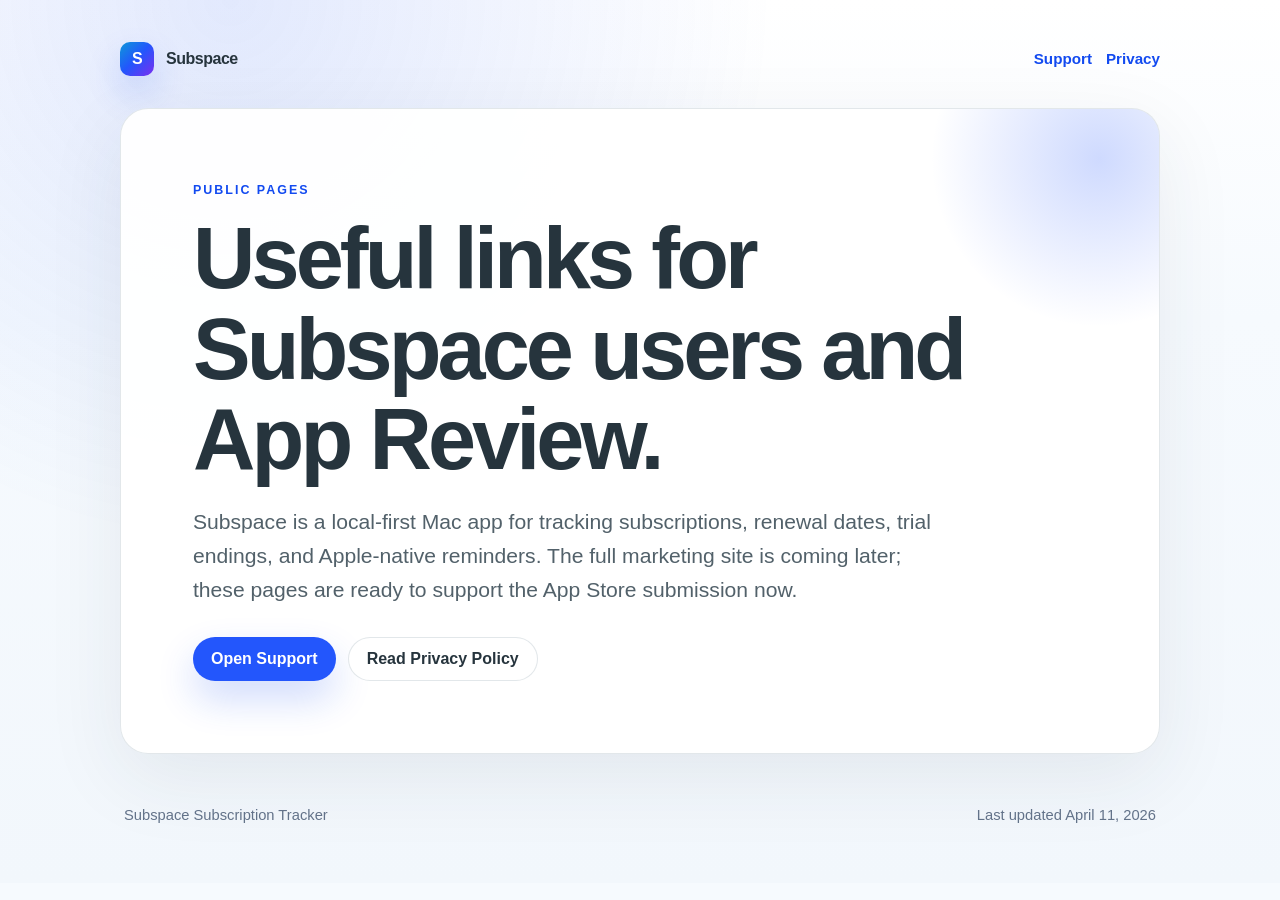
==== index.html @ a5fef714 "Publish Subspace public pages" ====
<!doctype html>
<html lang="en">
  <head>
    <meta charset="utf-8">
    <meta name="viewport" content="width=device-width, initial-scale=1">
    <title>Subspace Public Pages</title>
    <meta name="description" content="Public support and privacy pages for Subspace Subscription Tracker.">
    <link rel="stylesheet" href="./assets/styles.css">
  </head>
  <body>
    <main class="site-shell">
      <nav class="topbar" aria-label="Primary">
        <a class="brand" href="./" aria-label="Subspace home">
          <span class="brand-mark">S</span>
          <span>Subspace</span>
        </a>
        <div class="nav-links">
          <a href="./support/">Support</a>
          <a href="./privacy/">Privacy</a>
        </div>
      </nav>

      <section class="hero">
        <p class="eyebrow">Public pages</p>
        <h1>Useful links for Subspace users and App Review.</h1>
        <p class="lede">
          Subspace is a local-first Mac app for tracking subscriptions, renewal dates,
          trial endings, and Apple-native reminders. The full marketing site is coming
          later; these pages are ready to support the App Store submission now.
        </p>
        <div class="hero-actions">
          <a class="button primary" href="./support/">Open Support</a>
          <a class="button secondary" href="./privacy/">Read Privacy Policy</a>
        </div>
      </section>

      <footer class="footer">
        <span>Subspace Subscription Tracker</span>
        <span>Last updated April 11, 2026</span>
      </footer>
    </main>
  </body>
</html>
---- assets/styles.css ----
:root {
  --canvas: #f6fafe;
  --surface: rgba(255, 255, 255, 0.94);
  --surface-muted: #eef4fa;
  --ink: #26343d;
  --ink-soft: #52616a;
  --ink-muted: #64748b;
  --blue: #124af0;
  --blue-strong: #2356fc;
  --line: rgba(164, 180, 190, 0.32);
  --line-strong: rgba(38, 52, 61, 0.12);
  --warning-bg: #fff8eb;
  --warning-line: #f5d28a;
  --max-width: 1040px;
  color-scheme: light;
}

* {
  box-sizing: border-box;
}

html {
  min-height: 100%;
  background: var(--canvas);
}

body {
  min-height: 100%;
  margin: 0;
  color: var(--ink);
  font-family: ui-sans-serif, -apple-system, BlinkMacSystemFont, "SF Pro Display", "Segoe UI", sans-serif;
  line-height: 1.6;
  background:
    radial-gradient(circle at 18% 0%, rgba(18, 74, 240, 0.12), transparent 34rem),
    linear-gradient(180deg, #ffffff 0%, var(--canvas) 36%, #f2f7fc 100%);
}

a {
  color: var(--blue);
  text-decoration: none;
}

a:hover {
  text-decoration: underline;
}

.site-shell {
  width: min(var(--max-width), calc(100% - 40px));
  margin: 0 auto;
  padding: 28px 0 56px;
}

.topbar {
  display: flex;
  align-items: center;
  justify-content: space-between;
  gap: 24px;
  padding: 14px 0 32px;
}

.brand {
  display: inline-flex;
  align-items: center;
  gap: 12px;
  color: var(--ink);
  font-weight: 780;
  letter-spacing: -0.03em;
  text-decoration: none;
}

.brand-mark {
  display: grid;
  width: 34px;
  height: 34px;
  place-items: center;
  border-radius: 10px;
  color: white;
  font-size: 16px;
  font-weight: 800;
  background: linear-gradient(135deg, #0d98d9 0%, var(--blue-strong) 48%, #7b2ef0 100%);
  box-shadow: 0 16px 34px rgba(18, 74, 240, 0.18);
}

.nav-links {
  display: flex;
  flex-wrap: wrap;
  align-items: center;
  justify-content: flex-end;
  gap: 14px;
  font-size: 0.95rem;
  font-weight: 650;
}

.hero,
.panel {
  border: 1px solid var(--line);
  border-radius: 28px;
  background: var(--surface);
  box-shadow: 0 24px 80px rgba(37, 54, 68, 0.08);
}

.hero {
  position: relative;
  overflow: hidden;
  padding: clamp(34px, 7vw, 72px);
}

.hero::after {
  position: absolute;
  right: -120px;
  top: -130px;
  width: 360px;
  height: 360px;
  content: "";
  border-radius: 50%;
  background: radial-gradient(circle, rgba(35, 86, 252, 0.22), transparent 66%);
  pointer-events: none;
}

.eyebrow {
  margin: 0 0 12px;
  color: var(--blue);
  font-size: 0.78rem;
  font-weight: 800;
  letter-spacing: 0.16em;
  text-transform: uppercase;
}

h1,
h2,
h3 {
  margin: 0;
  color: var(--ink);
  letter-spacing: -0.045em;
  line-height: 1.05;
}

h1 {
  max-width: 780px;
  font-size: clamp(2.5rem, 8vw, 5.4rem);
}

h2 {
  font-size: clamp(1.7rem, 4vw, 2.7rem);
}

h3 {
  font-size: 1.15rem;
}

.lede {
  max-width: 760px;
  margin: 20px 0 0;
  color: var(--ink-soft);
  font-size: clamp(1.06rem, 2.1vw, 1.32rem);
}

.hero-actions {
  display: flex;
  flex-wrap: wrap;
  gap: 12px;
  margin-top: 30px;
}

.button {
  display: inline-flex;
  align-items: center;
  justify-content: center;
  min-height: 44px;
  padding: 0 18px;
  border-radius: 999px;
  font-weight: 760;
  text-decoration: none;
}

.button.primary {
  color: #fff;
  background: var(--blue-strong);
  box-shadow: 0 18px 38px rgba(18, 74, 240, 0.20);
}

.button.secondary {
  color: var(--ink);
  border: 1px solid var(--line);
  background: #fff;
}

.section-grid {
  display: grid;
  grid-template-columns: minmax(0, 0.85fr) minmax(0, 1.15fr);
  gap: 22px;
  margin-top: 26px;
}

.panel {
  padding: clamp(24px, 4vw, 36px);
}

.panel + .panel,
.section-grid + .panel,
.panel + .section-grid {
  margin-top: 22px;
}

.kicker {
  margin: 0 0 10px;
  color: var(--ink-muted);
  font-size: 0.75rem;
  font-weight: 800;
  letter-spacing: 0.14em;
  text-transform: uppercase;
}

.body-copy {
  margin: 14px 0 0;
  color: var(--ink-soft);
}

.plain-list {
  display: grid;
  gap: 12px;
  margin: 18px 0 0;
  padding: 0;
  list-style: none;
}

.plain-list li {
  padding: 14px 16px;
  border: 1px solid var(--line);
  border-radius: 18px;
  background: rgba(255, 255, 255, 0.72);
}

.detail-list {
  display: grid;
  gap: 16px;
  margin: 18px 0 0;
}

.detail-list div {
  padding-top: 16px;
  border-top: 1px solid var(--line-strong);
}

.detail-list dt {
  color: var(--ink);
  font-weight: 780;
}

.detail-list dd {
  margin: 4px 0 0;
  color: var(--ink-soft);
}

.notice {
  margin-top: 22px;
  padding: 18px 20px;
  border: 1px solid var(--warning-line);
  border-radius: 20px;
  color: #6f4a00;
  background: var(--warning-bg);
}

.meta-row {
  display: flex;
  flex-wrap: wrap;
  gap: 12px;
  margin-top: 22px;
  color: var(--ink-muted);
  font-size: 0.95rem;
}

.footer {
  display: flex;
  flex-wrap: wrap;
  align-items: center;
  justify-content: space-between;
  gap: 14px;
  margin-top: 28px;
  padding: 22px 4px 0;
  color: var(--ink-muted);
  font-size: 0.92rem;
}

.footer-links {
  display: flex;
  flex-wrap: wrap;
  gap: 14px;
}

@media (max-width: 760px) {
  .site-shell {
    width: min(100% - 28px, var(--max-width));
    padding-top: 18px;
  }

  .topbar,
  .section-grid {
    display: grid;
    grid-template-columns: 1fr;
  }

  .nav-links {
    justify-content: flex-start;
  }

  .hero,
  .panel {
    border-radius: 22px;
  }
}
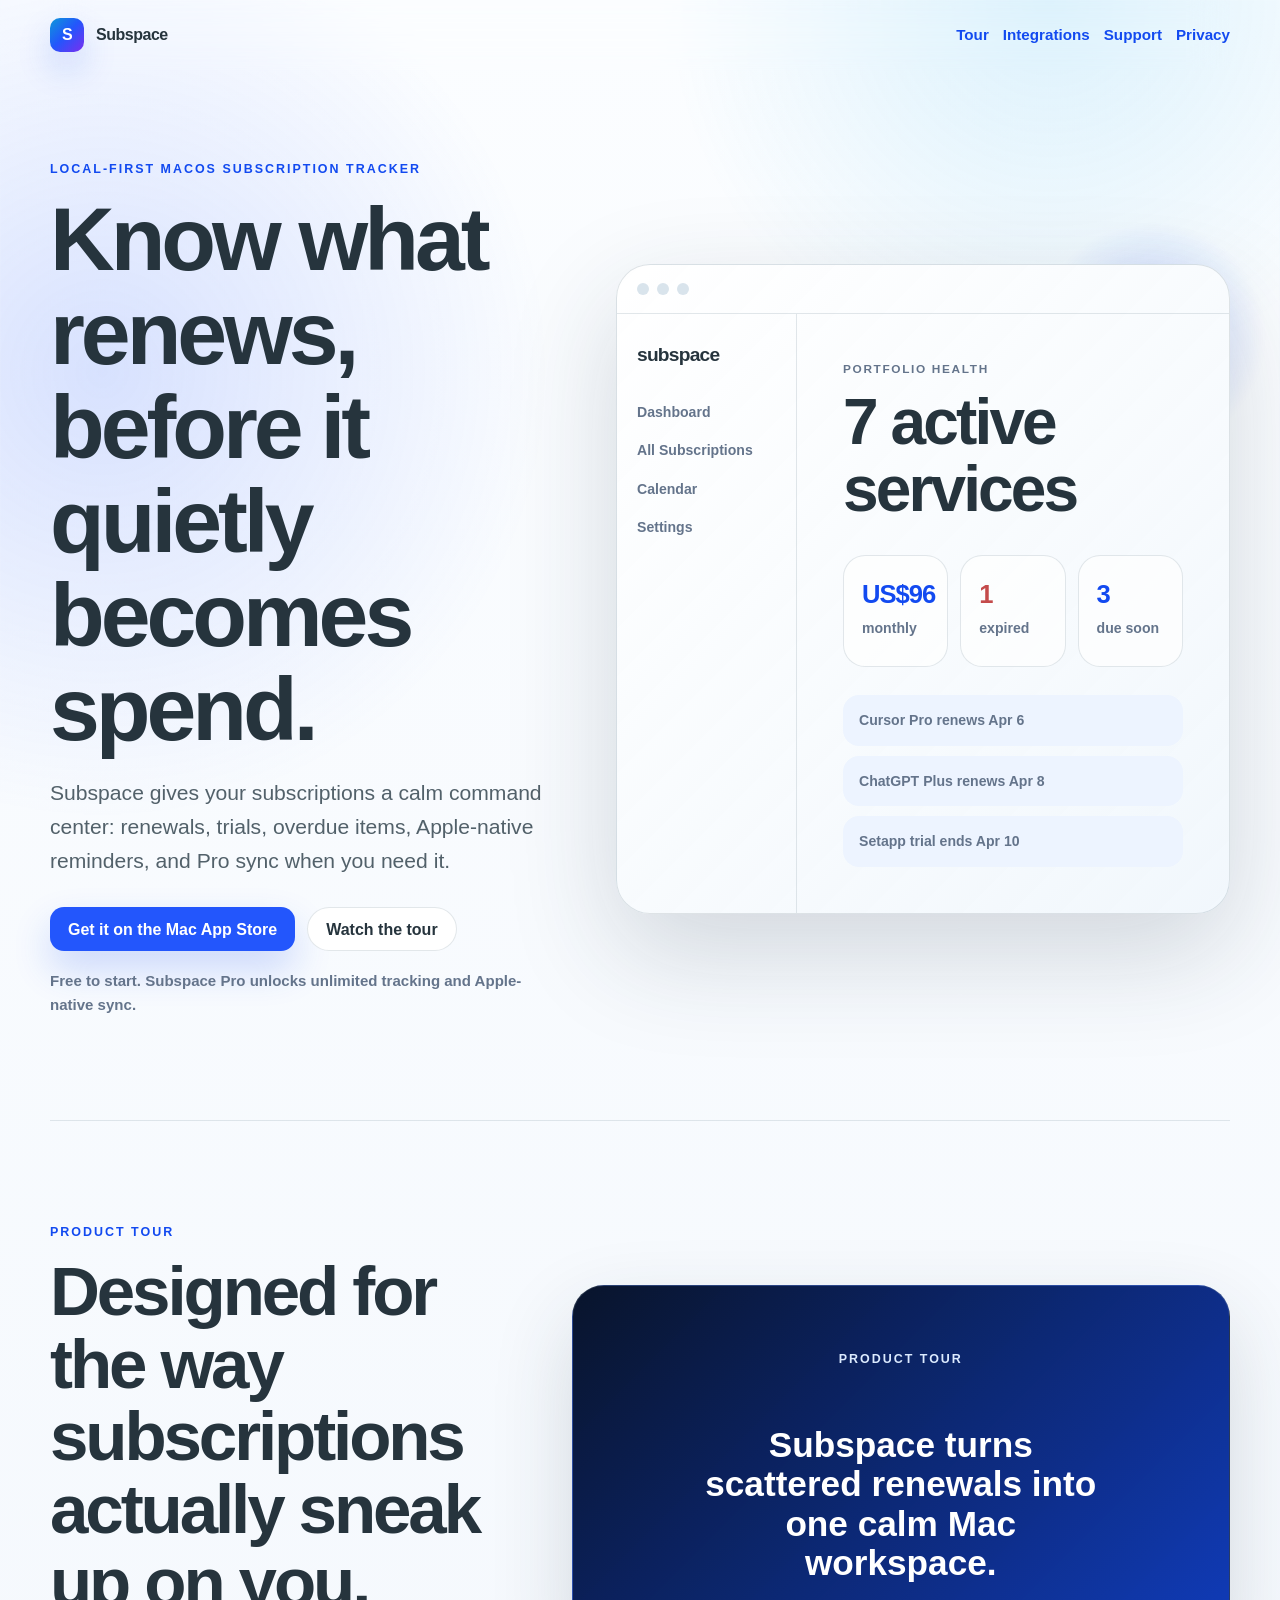
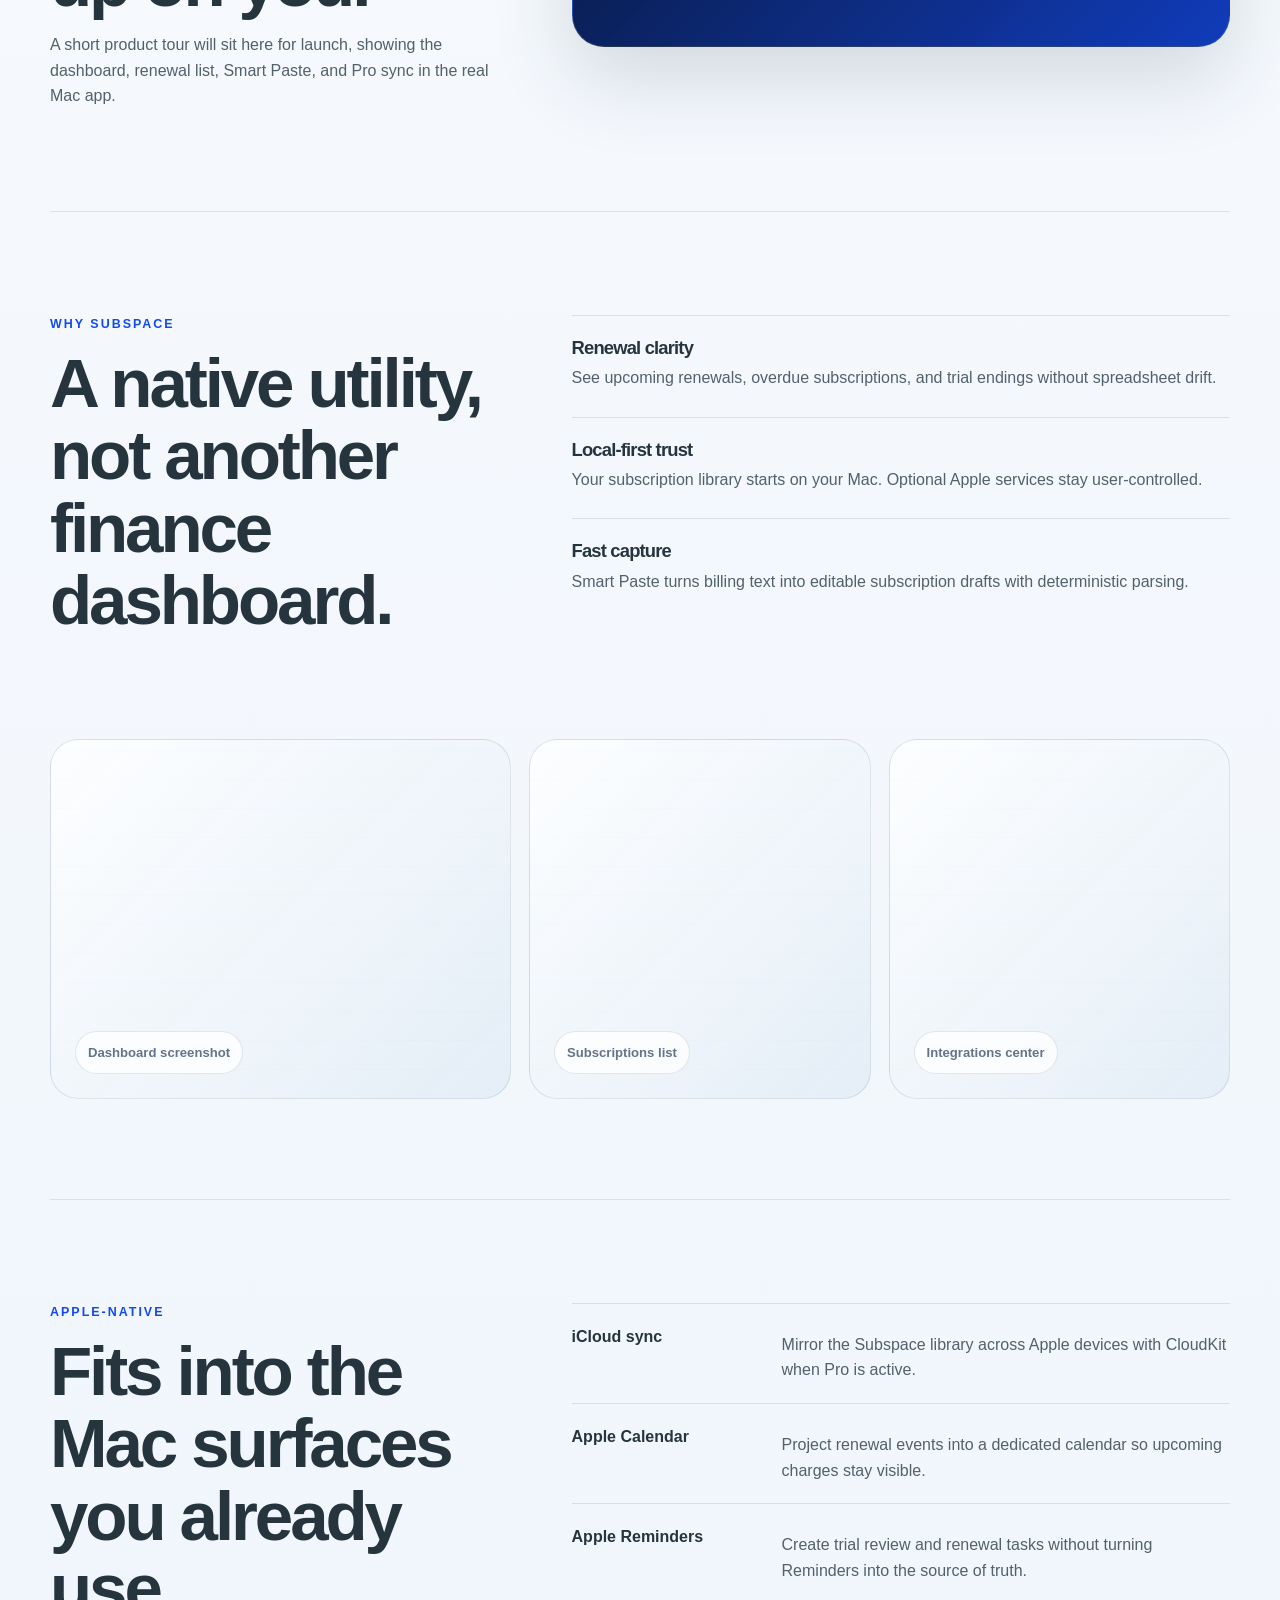
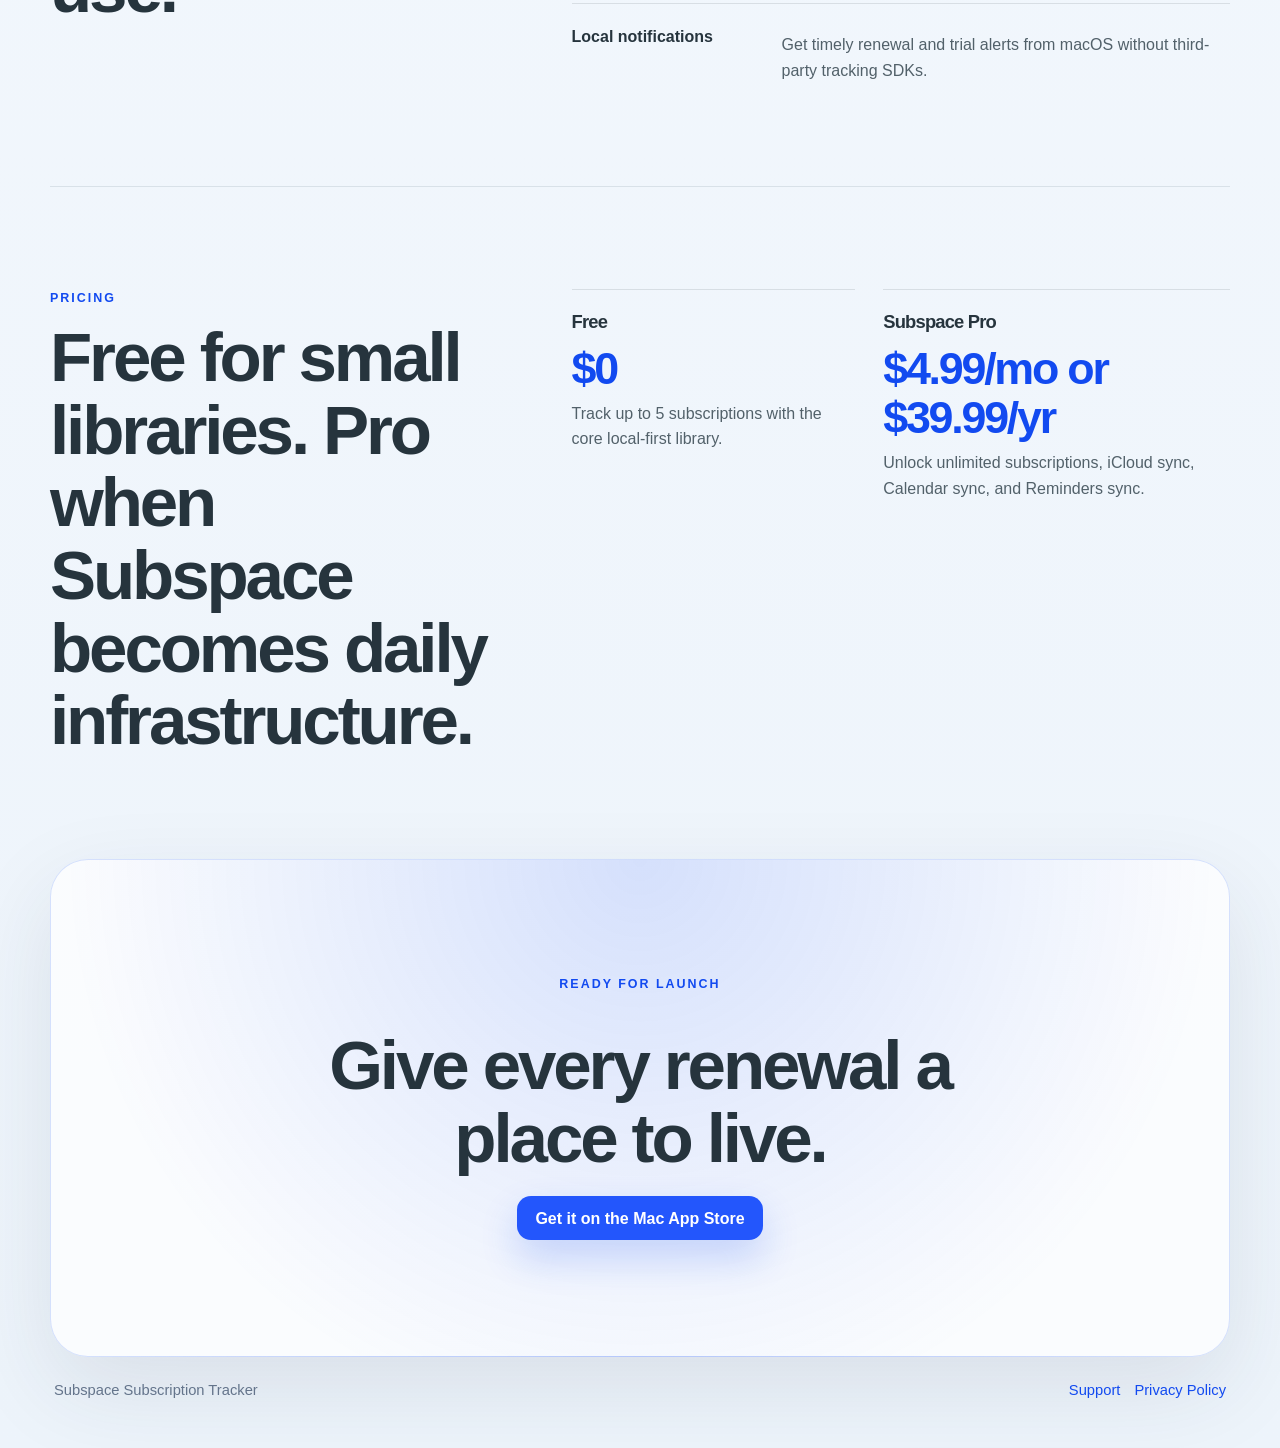
==== commit e9ad86b8: "Deploy Subspace landing page" ====
--- a/index.html
+++ b/index.html
@@ -3,41 +3,197 @@
   <head>
     <meta charset="utf-8">
     <meta name="viewport" content="width=device-width, initial-scale=1">
-    <title>Subspace Public Pages</title>
-    <meta name="description" content="Public support and privacy pages for Subspace Subscription Tracker.">
+    <title>Subspace - Subscription intelligence for your Mac</title>
+    <meta
+      name="description"
+      content="Subspace is a local-first macOS app for tracking subscriptions, renewals, trials, and Apple-native reminders."
+    >
     <link rel="stylesheet" href="./assets/styles.css">
   </head>
-  <body>
-    <main class="site-shell">
-      <nav class="topbar" aria-label="Primary">
-        <a class="brand" href="./" aria-label="Subspace home">
-          <span class="brand-mark">S</span>
-          <span>Subspace</span>
-        </a>
-        <div class="nav-links">
-          <a href="./support/">Support</a>
-          <a href="./privacy/">Privacy</a>
+  <body class="landing-page">
+    <header class="landing-nav" aria-label="Primary">
+      <a class="brand" href="./" aria-label="Subspace home">
+        <span class="brand-mark">S</span>
+        <span>Subspace</span>
+      </a>
+      <nav class="nav-links" aria-label="Site">
+        <a href="#tour">Tour</a>
+        <a href="#integrations">Integrations</a>
+        <a href="./support/">Support</a>
+        <a href="./privacy/">Privacy</a>
+      </nav>
+    </header>
+
+    <main>
+      <section class="landing-hero" aria-labelledby="hero-title">
+        <div class="hero-copy">
+          <p class="eyebrow">Local-first macOS subscription tracker</p>
+          <h1 id="hero-title">Know what renews, before it quietly becomes spend.</h1>
+          <p class="lede">
+            Subspace gives your subscriptions a calm command center: renewals, trials,
+            overdue items, Apple-native reminders, and Pro sync when you need it.
+          </p>
+          <div class="hero-actions">
+            <a class="button primary store-button" href="https://apps.apple.com/app/id6762020336">
+              Get it on the Mac App Store
+            </a>
+            <a class="button secondary" href="#tour">Watch the tour</a>
+          </div>
+          <p class="hero-note">Free to start. Subspace Pro unlocks unlimited tracking and Apple-native sync.</p>
         </div>
-      </nav>
 
-      <section class="hero">
-        <p class="eyebrow">Public pages</p>
-        <h1>Useful links for Subspace users and App Review.</h1>
-        <p class="lede">
-          Subspace is a local-first Mac app for tracking subscriptions, renewal dates,
-          trial endings, and Apple-native reminders. The full marketing site is coming
-          later; these pages are ready to support the App Store submission now.
-        </p>
-        <div class="hero-actions">
-          <a class="button primary" href="./support/">Open Support</a>
-          <a class="button secondary" href="./privacy/">Read Privacy Policy</a>
+        <div class="hero-visual" aria-label="Subspace product preview">
+          <div class="mac-frame">
+            <div class="mac-toolbar">
+              <span></span>
+              <span></span>
+              <span></span>
+            </div>
+            <div class="app-preview-grid">
+              <aside class="preview-sidebar">
+                <strong>subspace</strong>
+                <span>Dashboard</span>
+                <span>All Subscriptions</span>
+                <span>Calendar</span>
+                <span>Settings</span>
+              </aside>
+              <section class="preview-dashboard">
+                <p class="preview-kicker">Portfolio health</p>
+                <h2>7 active services</h2>
+                <div class="preview-metrics">
+                  <div>
+                    <strong>US$96</strong>
+                    <span>monthly</span>
+                  </div>
+                  <div class="warning">
+                    <strong>1</strong>
+                    <span>expired</span>
+                  </div>
+                  <div>
+                    <strong>3</strong>
+                    <span>due soon</span>
+                  </div>
+                </div>
+                <div class="preview-list">
+                  <span>Cursor Pro renews Apr 6</span>
+                  <span>ChatGPT Plus renews Apr 8</span>
+                  <span>Setapp trial ends Apr 10</span>
+                </div>
+              </section>
+            </div>
+          </div>
         </div>
       </section>
 
-      <footer class="footer">
-        <span>Subspace Subscription Tracker</span>
-        <span>Last updated April 11, 2026</span>
-      </footer>
+      <section class="landing-section media-section" id="tour" aria-labelledby="tour-title">
+        <div>
+          <p class="eyebrow">Product tour</p>
+          <h2 id="tour-title">Designed for the way subscriptions actually sneak up on you.</h2>
+          <p class="body-copy">
+            A short product tour will sit here for launch, showing the dashboard,
+            renewal list, Smart Paste, and Pro sync in the real Mac app.
+          </p>
+        </div>
+        <div class="video-slot">
+          <div class="video-placeholder">
+            <span>Product tour</span>
+            <strong>Subspace turns scattered renewals into one calm Mac workspace.</strong>
+          </div>
+        </div>
+      </section>
+
+      <section class="landing-section split-section" aria-labelledby="promise-title">
+        <div>
+          <p class="eyebrow">Why Subspace</p>
+          <h2 id="promise-title">A native utility, not another finance dashboard.</h2>
+        </div>
+        <div class="promise-list">
+          <article>
+            <h3>Renewal clarity</h3>
+            <p>See upcoming renewals, overdue subscriptions, and trial endings without spreadsheet drift.</p>
+          </article>
+          <article>
+            <h3>Local-first trust</h3>
+            <p>Your subscription library starts on your Mac. Optional Apple services stay user-controlled.</p>
+          </article>
+          <article>
+            <h3>Fast capture</h3>
+            <p>Smart Paste turns billing text into editable subscription drafts with deterministic parsing.</p>
+          </article>
+        </div>
+      </section>
+
+      <section class="screenshot-strip" aria-label="Subspace screenshots">
+        <div class="screenshot-tile large">
+          <span>Dashboard screenshot</span>
+        </div>
+        <div class="screenshot-tile">
+          <span>Subscriptions list</span>
+        </div>
+        <div class="screenshot-tile">
+          <span>Integrations center</span>
+        </div>
+      </section>
+
+      <section class="landing-section integrations-section" id="integrations" aria-labelledby="integrations-title">
+        <div>
+          <p class="eyebrow">Apple-native</p>
+          <h2 id="integrations-title">Fits into the Mac surfaces you already use.</h2>
+        </div>
+        <dl class="integration-list">
+          <div>
+            <dt>iCloud sync</dt>
+            <dd>Mirror the Subspace library across Apple devices with CloudKit when Pro is active.</dd>
+          </div>
+          <div>
+            <dt>Apple Calendar</dt>
+            <dd>Project renewal events into a dedicated calendar so upcoming charges stay visible.</dd>
+          </div>
+          <div>
+            <dt>Apple Reminders</dt>
+            <dd>Create trial review and renewal tasks without turning Reminders into the source of truth.</dd>
+          </div>
+          <div>
+            <dt>Local notifications</dt>
+            <dd>Get timely renewal and trial alerts from macOS without third-party tracking SDKs.</dd>
+          </div>
+        </dl>
+      </section>
+
+      <section class="landing-section pricing-section" aria-labelledby="pricing-title">
+        <div>
+          <p class="eyebrow">Pricing</p>
+          <h2 id="pricing-title">Free for small libraries. Pro when Subspace becomes daily infrastructure.</h2>
+        </div>
+        <div class="pricing-grid">
+          <article>
+            <h3>Free</h3>
+            <strong>$0</strong>
+            <p>Track up to 5 subscriptions with the core local-first library.</p>
+          </article>
+          <article class="pro-plan">
+            <h3>Subspace Pro</h3>
+            <strong>$4.99/mo or $39.99/yr</strong>
+            <p>Unlock unlimited subscriptions, iCloud sync, Calendar sync, and Reminders sync.</p>
+          </article>
+        </div>
+      </section>
+
+      <section class="final-cta" aria-labelledby="final-title">
+        <p class="eyebrow">Ready for launch</p>
+        <h2 id="final-title">Give every renewal a place to live.</h2>
+        <a class="button primary store-button" href="https://apps.apple.com/app/id6762020336">
+          Get it on the Mac App Store
+        </a>
+      </section>
     </main>
+
+    <footer class="footer landing-footer">
+      <span>Subspace Subscription Tracker</span>
+      <div class="footer-links">
+        <a href="./support/">Support</a>
+        <a href="./privacy/">Privacy Policy</a>
+      </div>
+    </footer>
   </body>
 </html>
--- a/assets/styles.css
+++ b/assets/styles.css
@@ -309,3 +309,446 @@
     border-radius: 22px;
   }
 }
+
+body.landing-page {
+  overflow-x: hidden;
+  background:
+    radial-gradient(circle at 8% 8%, rgba(35, 86, 252, 0.16), transparent 28rem),
+    radial-gradient(circle at 82% 0%, rgba(14, 165, 233, 0.13), transparent 24rem),
+    linear-gradient(180deg, #fbfdff 0%, #f4f8fd 44%, #edf4fb 100%);
+}
+
+.landing-page main,
+.landing-footer {
+  width: min(1180px, calc(100% - 48px));
+  margin: 0 auto;
+}
+
+.landing-nav {
+  position: sticky;
+  top: 0;
+  z-index: 20;
+  display: flex;
+  align-items: center;
+  justify-content: space-between;
+  gap: 24px;
+  width: min(1180px, calc(100% - 48px));
+  margin: 0 auto;
+  padding: 18px 0;
+  backdrop-filter: blur(18px);
+}
+
+.landing-hero {
+  display: grid;
+  min-height: calc(100svh - 76px);
+  grid-template-columns: minmax(0, 0.9fr) minmax(420px, 1.1fr);
+  align-items: center;
+  gap: clamp(28px, 5vw, 72px);
+  padding: clamp(42px, 7vw, 92px) 0 clamp(52px, 8vw, 108px);
+}
+
+.hero-copy {
+  max-width: 600px;
+  animation: rise-in 700ms ease both;
+}
+
+.landing-hero h1 {
+  max-width: 620px;
+  font-size: clamp(3.1rem, 7vw, 6.6rem);
+}
+
+.hero-note {
+  max-width: 520px;
+  margin: 18px 0 0;
+  color: var(--ink-muted);
+  font-size: 0.94rem;
+  font-weight: 650;
+}
+
+.store-button {
+  border-radius: 14px;
+}
+
+.hero-visual {
+  position: relative;
+  animation: float-in 800ms 120ms ease both;
+}
+
+.hero-visual::before {
+  position: absolute;
+  inset: -48px -42px auto auto;
+  width: 240px;
+  height: 240px;
+  content: "";
+  border-radius: 999px;
+  background: radial-gradient(circle, rgba(35, 86, 252, 0.24), transparent 68%);
+  filter: blur(4px);
+}
+
+.mac-frame {
+  position: relative;
+  overflow: hidden;
+  min-height: 520px;
+  border: 1px solid rgba(128, 148, 160, 0.26);
+  border-radius: 34px;
+  background:
+    linear-gradient(135deg, rgba(255, 255, 255, 0.94), rgba(239, 246, 252, 0.84)),
+    var(--surface);
+  box-shadow: 0 38px 110px rgba(36, 52, 65, 0.18);
+}
+
+.mac-toolbar {
+  display: flex;
+  gap: 8px;
+  padding: 18px 20px;
+  border-bottom: 1px solid var(--line);
+}
+
+.mac-toolbar span {
+  width: 12px;
+  height: 12px;
+  border-radius: 999px;
+  background: #d9e4ec;
+}
+
+.app-preview-grid {
+  display: grid;
+  min-height: 466px;
+  grid-template-columns: 180px 1fr;
+}
+
+.preview-sidebar {
+  display: grid;
+  align-content: start;
+  gap: 16px;
+  padding: 26px 20px;
+  border-right: 1px solid var(--line);
+  color: var(--ink-muted);
+  font-size: 0.88rem;
+  font-weight: 760;
+}
+
+.preview-sidebar strong {
+  margin-bottom: 14px;
+  color: var(--ink);
+  font-size: 1.2rem;
+  letter-spacing: -0.04em;
+}
+
+.preview-dashboard {
+  padding: clamp(26px, 4vw, 46px);
+}
+
+.preview-kicker {
+  margin: 0 0 10px;
+  color: var(--ink-muted);
+  font-size: 0.74rem;
+  font-weight: 840;
+  letter-spacing: 0.14em;
+  text-transform: uppercase;
+}
+
+.preview-dashboard h2 {
+  font-size: clamp(2.4rem, 5vw, 4rem);
+}
+
+.preview-metrics {
+  display: grid;
+  grid-template-columns: repeat(3, minmax(0, 1fr));
+  gap: 12px;
+  margin-top: 32px;
+}
+
+.preview-metrics div {
+  min-height: 112px;
+  padding: 18px;
+  border: 1px solid var(--line);
+  border-radius: 22px;
+  background: rgba(255, 255, 255, 0.72);
+}
+
+.preview-metrics strong {
+  display: block;
+  color: var(--blue);
+  font-size: 1.6rem;
+  letter-spacing: -0.04em;
+}
+
+.preview-metrics span,
+.preview-list span {
+  color: var(--ink-muted);
+  font-size: 0.88rem;
+  font-weight: 700;
+}
+
+.preview-metrics .warning strong {
+  color: #c44b4b;
+}
+
+.preview-list {
+  display: grid;
+  gap: 10px;
+  margin-top: 28px;
+}
+
+.preview-list span {
+  padding: 14px 16px;
+  border-radius: 16px;
+  background: #edf4ff;
+}
+
+.landing-section {
+  display: grid;
+  grid-template-columns: minmax(0, 0.82fr) minmax(0, 1.18fr);
+  gap: clamp(28px, 5vw, 72px);
+  align-items: start;
+  padding: clamp(58px, 8vw, 106px) 0;
+  border-top: 1px solid var(--line);
+}
+
+.landing-section h2,
+.final-cta h2 {
+  max-width: 780px;
+  font-size: clamp(2.2rem, 5.4vw, 4.8rem);
+}
+
+.media-section {
+  align-items: center;
+}
+
+.video-slot {
+  overflow: hidden;
+  min-height: 360px;
+  border: 1px solid rgba(128, 148, 160, 0.26);
+  border-radius: 32px;
+  background:
+    linear-gradient(135deg, rgba(8, 19, 42, 0.84), rgba(18, 74, 240, 0.72)),
+    #0b1630;
+  box-shadow: 0 32px 82px rgba(36, 52, 65, 0.16);
+}
+
+.video-placeholder {
+  display: grid;
+  min-height: 360px;
+  place-items: center;
+  padding: 36px;
+  color: #dbeafe;
+  text-align: center;
+}
+
+.video-placeholder span {
+  font-size: 0.78rem;
+  font-weight: 840;
+  letter-spacing: 0.16em;
+  text-transform: uppercase;
+}
+
+.video-placeholder strong {
+  display: block;
+  max-width: 420px;
+  color: white;
+  font-size: clamp(1.45rem, 3vw, 2.2rem);
+  line-height: 1.12;
+}
+
+.split-section {
+  align-items: start;
+}
+
+.promise-list {
+  display: grid;
+  gap: 26px;
+}
+
+.promise-list article,
+.pricing-grid article {
+  padding-top: 22px;
+  border-top: 1px solid var(--line-strong);
+}
+
+.promise-list p,
+.pricing-grid p,
+.integration-list dd {
+  margin: 8px 0 0;
+  color: var(--ink-soft);
+}
+
+.screenshot-strip {
+  display: grid;
+  grid-template-columns: 1.35fr 1fr 1fr;
+  gap: 18px;
+  padding: 0 0 clamp(58px, 8vw, 100px);
+}
+
+.screenshot-tile {
+  display: grid;
+  min-height: 270px;
+  place-items: end start;
+  padding: 24px;
+  overflow: hidden;
+  border: 1px solid rgba(128, 148, 160, 0.24);
+  border-radius: 28px;
+  background:
+    linear-gradient(135deg, rgba(255, 255, 255, 0.82), rgba(224, 235, 245, 0.8)),
+    repeating-linear-gradient(0deg, transparent 0 28px, rgba(18, 74, 240, 0.06) 28px 29px);
+}
+
+.screenshot-tile.large {
+  min-height: 360px;
+}
+
+.screenshot-tile span {
+  padding: 10px 12px;
+  border: 1px solid var(--line);
+  border-radius: 999px;
+  color: var(--ink-muted);
+  background: rgba(255, 255, 255, 0.76);
+  font-size: 0.82rem;
+  font-weight: 760;
+}
+
+.integration-list {
+  display: grid;
+  gap: 20px;
+  margin: 0;
+}
+
+.integration-list div {
+  display: grid;
+  grid-template-columns: 190px 1fr;
+  gap: 20px;
+  padding-top: 20px;
+  border-top: 1px solid var(--line-strong);
+}
+
+.integration-list dt {
+  color: var(--ink);
+  font-weight: 820;
+}
+
+.pricing-grid {
+  display: grid;
+  grid-template-columns: 0.9fr 1.1fr;
+  gap: 28px;
+}
+
+.pricing-grid strong {
+  display: block;
+  margin-top: 12px;
+  color: var(--blue);
+  font-size: clamp(1.8rem, 4vw, 2.8rem);
+  line-height: 1.1;
+  letter-spacing: -0.05em;
+}
+
+.pro-plan {
+  border-color: rgba(18, 74, 240, 0.32);
+}
+
+.final-cta {
+  display: grid;
+  justify-items: center;
+  gap: 22px;
+  padding: clamp(62px, 9vw, 118px) 24px;
+  border: 1px solid rgba(18, 74, 240, 0.16);
+  border-radius: 38px;
+  text-align: center;
+  background:
+    radial-gradient(circle at 50% 0%, rgba(18, 74, 240, 0.16), transparent 36rem),
+    rgba(255, 255, 255, 0.72);
+  box-shadow: 0 32px 90px rgba(36, 52, 65, 0.10);
+}
+
+.final-cta h2 {
+  margin: 0 auto;
+}
+
+.landing-footer {
+  padding-bottom: 46px;
+}
+
+@keyframes rise-in {
+  from {
+    opacity: 0;
+    transform: translateY(18px);
+  }
+
+  to {
+    opacity: 1;
+    transform: translateY(0);
+  }
+}
+
+@keyframes float-in {
+  from {
+    opacity: 0;
+    transform: translateY(22px) scale(0.98);
+  }
+
+  to {
+    opacity: 1;
+    transform: translateY(0) scale(1);
+  }
+}
+
+@media (prefers-reduced-motion: reduce) {
+  .hero-copy,
+  .hero-visual {
+    animation: none;
+  }
+}
+
+@media (max-width: 960px) {
+  .landing-hero,
+  .landing-section,
+  .pricing-grid {
+    grid-template-columns: 1fr;
+  }
+
+  .landing-hero {
+    min-height: auto;
+  }
+
+  .hero-copy {
+    max-width: 720px;
+  }
+
+  .screenshot-strip {
+    grid-template-columns: 1fr;
+  }
+}
+
+@media (max-width: 760px) {
+  .landing-page main,
+  .landing-footer,
+  .landing-nav {
+    width: min(100% - 28px, 1180px);
+  }
+
+  .landing-nav {
+    display: grid;
+    grid-template-columns: 1fr;
+  }
+
+  .landing-hero {
+    padding-top: 30px;
+  }
+
+  .mac-frame {
+    min-height: auto;
+    border-radius: 24px;
+  }
+
+  .app-preview-grid {
+    grid-template-columns: 1fr;
+  }
+
+  .preview-sidebar {
+    display: none;
+  }
+
+  .preview-metrics,
+  .integration-list div {
+    grid-template-columns: 1fr;
+  }
+}
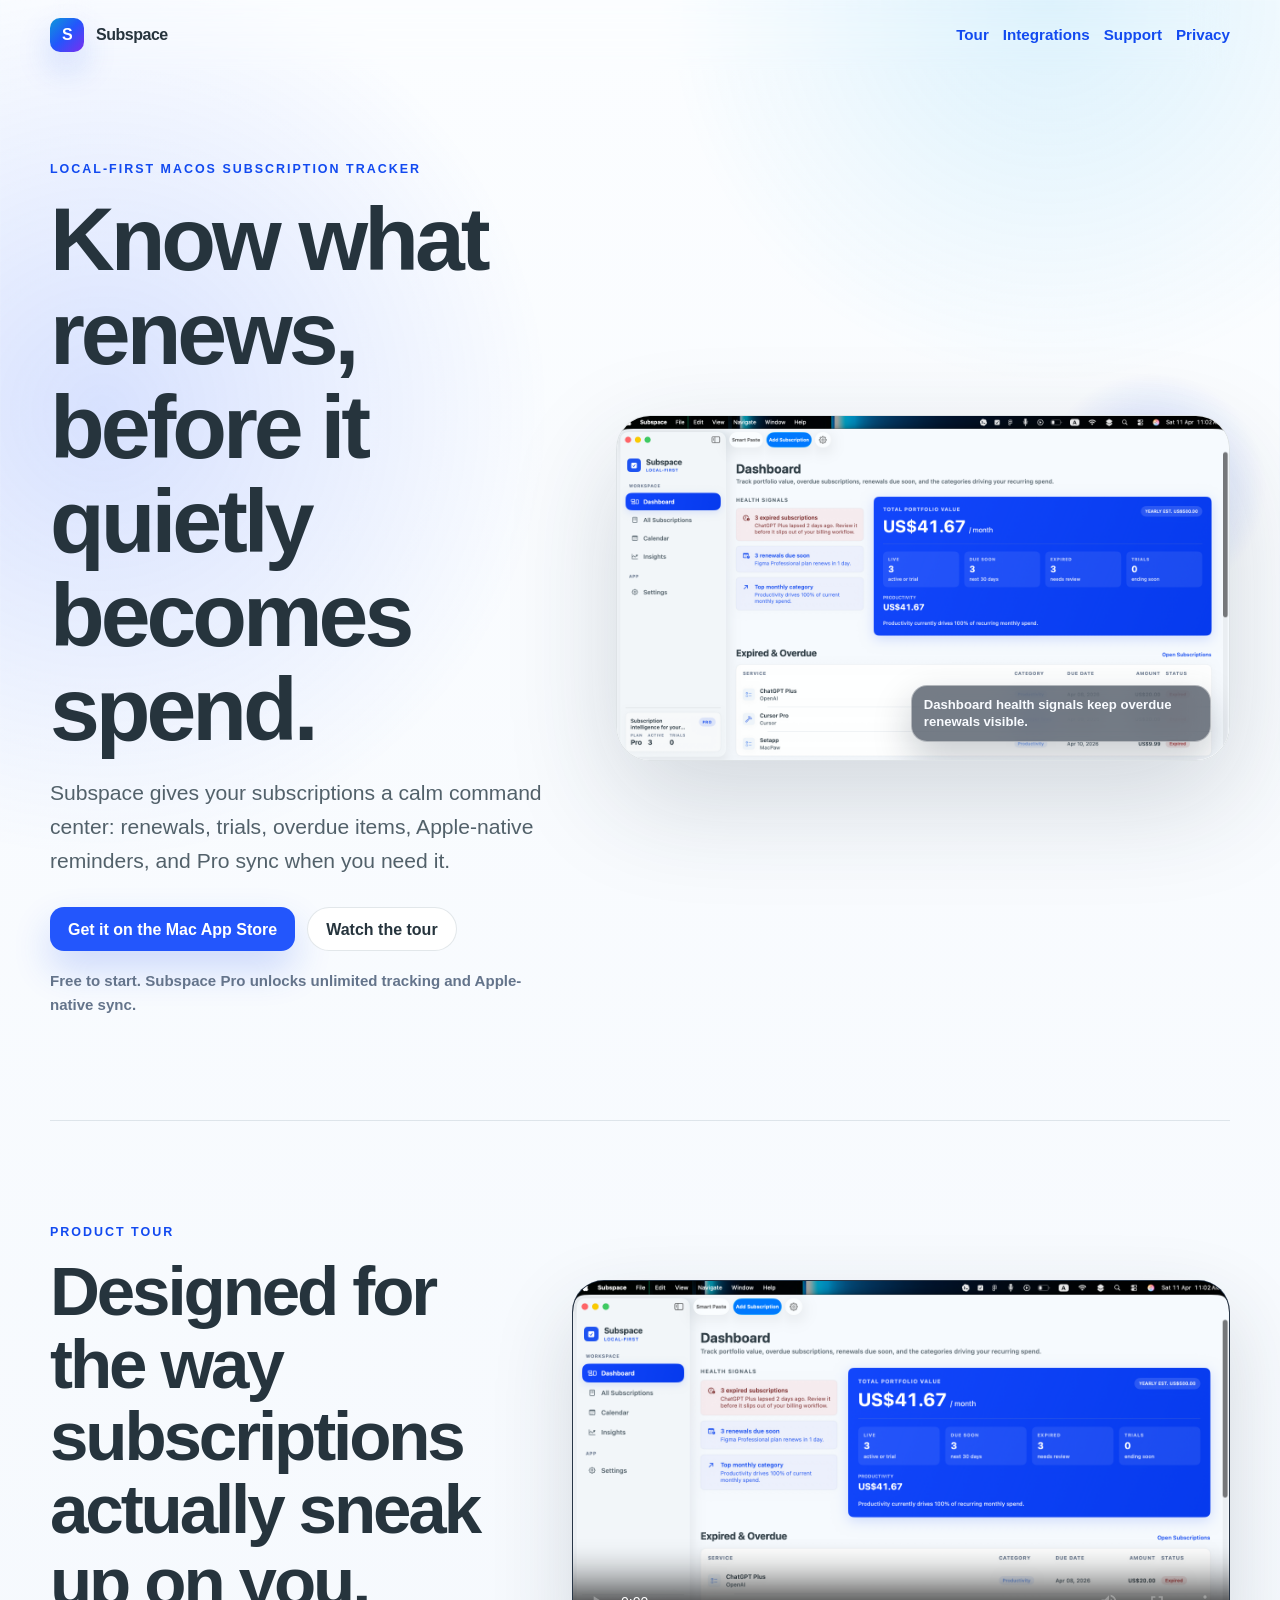
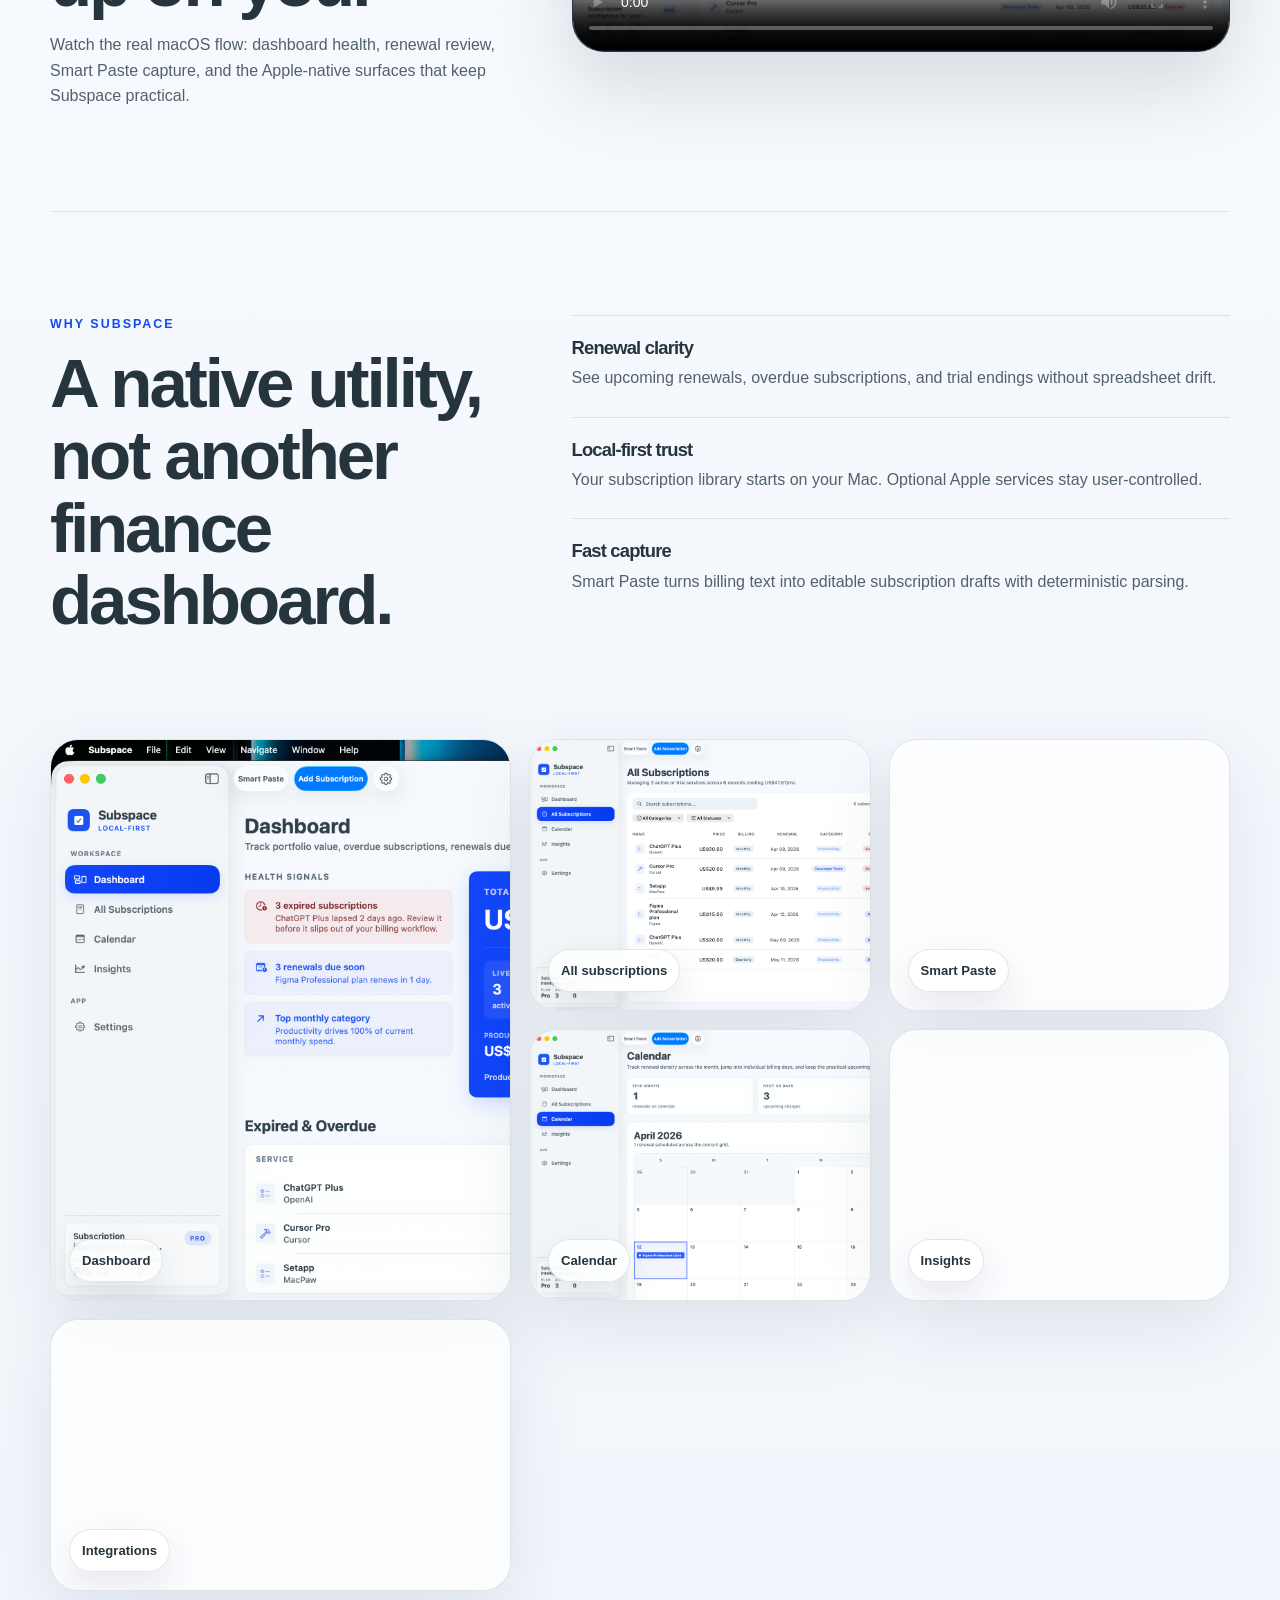
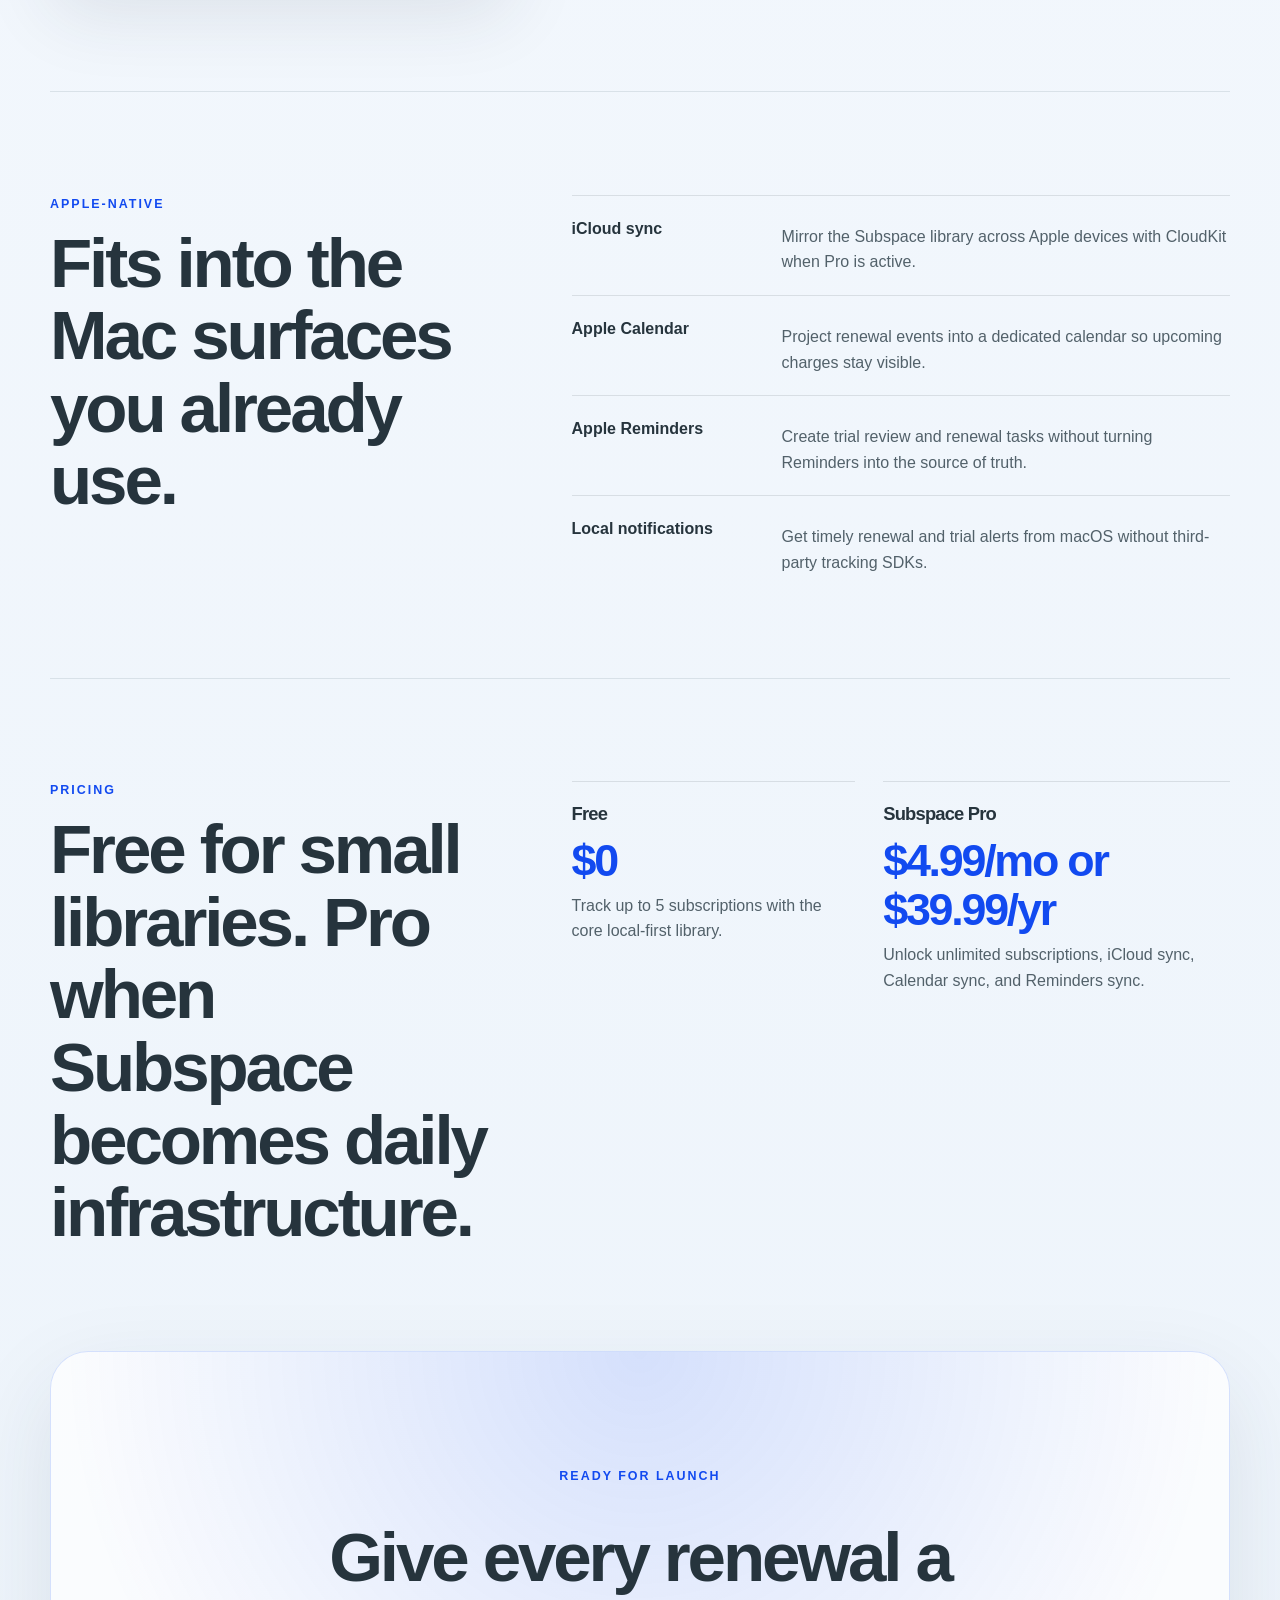
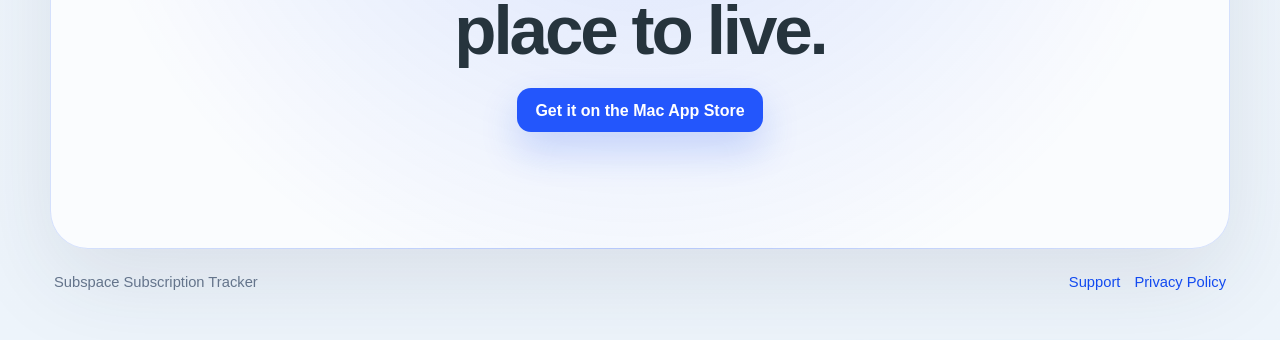
==== commit d1b5b452: "Add Subspace landing page media" ====
--- a/index.html
+++ b/index.html
@@ -43,45 +43,16 @@
         </div>
 
         <div class="hero-visual" aria-label="Subspace product preview">
-          <div class="mac-frame">
-            <div class="mac-toolbar">
-              <span></span>
-              <span></span>
-              <span></span>
-            </div>
-            <div class="app-preview-grid">
-              <aside class="preview-sidebar">
-                <strong>subspace</strong>
-                <span>Dashboard</span>
-                <span>All Subscriptions</span>
-                <span>Calendar</span>
-                <span>Settings</span>
-              </aside>
-              <section class="preview-dashboard">
-                <p class="preview-kicker">Portfolio health</p>
-                <h2>7 active services</h2>
-                <div class="preview-metrics">
-                  <div>
-                    <strong>US$96</strong>
-                    <span>monthly</span>
-                  </div>
-                  <div class="warning">
-                    <strong>1</strong>
-                    <span>expired</span>
-                  </div>
-                  <div>
-                    <strong>3</strong>
-                    <span>due soon</span>
-                  </div>
-                </div>
-                <div class="preview-list">
-                  <span>Cursor Pro renews Apr 6</span>
-                  <span>ChatGPT Plus renews Apr 8</span>
-                  <span>Setapp trial ends Apr 10</span>
-                </div>
-              </section>
-            </div>
-          </div>
+          <figure class="product-shot hero-shot">
+            <img
+              src="./assets/media/Subspace-Dashboard.png"
+              alt="Subspace dashboard showing portfolio value, expired subscriptions, renewals due soon, and active subscription health."
+              width="2880"
+              height="1620"
+              decoding="async"
+            >
+            <figcaption>Dashboard health signals keep overdue renewals visible.</figcaption>
+          </figure>
         </div>
       </section>
 
@@ -90,15 +61,22 @@
           <p class="eyebrow">Product tour</p>
           <h2 id="tour-title">Designed for the way subscriptions actually sneak up on you.</h2>
           <p class="body-copy">
-            A short product tour will sit here for launch, showing the dashboard,
-            renewal list, Smart Paste, and Pro sync in the real Mac app.
+            Watch the real macOS flow: dashboard health, renewal review,
+            Smart Paste capture, and the Apple-native surfaces that keep Subspace practical.
           </p>
         </div>
         <div class="video-slot">
-          <div class="video-placeholder">
-            <span>Product tour</span>
-            <strong>Subspace turns scattered renewals into one calm Mac workspace.</strong>
-          </div>
+          <video
+            class="tour-video"
+            controls
+            playsinline
+            preload="metadata"
+            poster="./assets/media/Subspace-Dashboard.png"
+            aria-label="Subspace product tour video"
+          >
+            <source src="./assets/media/promo-video/SubspaceDemo.mp4" type="video/mp4">
+            Your browser does not support the video tag.
+          </video>
         </div>
       </section>
 
@@ -124,15 +102,72 @@
       </section>
 
       <section class="screenshot-strip" aria-label="Subspace screenshots">
-        <div class="screenshot-tile large">
-          <span>Dashboard screenshot</span>
-        </div>
-        <div class="screenshot-tile">
-          <span>Subscriptions list</span>
-        </div>
-        <div class="screenshot-tile">
-          <span>Integrations center</span>
-        </div>
+        <figure class="screenshot-tile large">
+          <img
+            src="./assets/media/Subspace-Dashboard.png"
+            alt="Subspace dashboard with health signals for expired subscriptions, renewals due soon, and portfolio value."
+            width="2880"
+            height="1620"
+            loading="lazy"
+            decoding="async"
+          >
+          <figcaption>Dashboard</figcaption>
+        </figure>
+        <figure class="screenshot-tile">
+          <img
+            src="./assets/media/Subspace-Subscription.png"
+            alt="Subspace all subscriptions list with prices, billing cycle, renewal dates, categories, and status."
+            width="2880"
+            height="1558"
+            loading="lazy"
+            decoding="async"
+          >
+          <figcaption>All subscriptions</figcaption>
+        </figure>
+        <figure class="screenshot-tile">
+          <img
+            src="./assets/media/Subspace-smart-paste.png"
+            alt="Subspace Smart Paste modal parsing subscription text into editable fields before saving."
+            width="2880"
+            height="1558"
+            loading="lazy"
+            decoding="async"
+          >
+          <figcaption>Smart Paste</figcaption>
+        </figure>
+        <figure class="screenshot-tile">
+          <img
+            src="./assets/media/Subspace-Calender.png"
+            alt="Subspace calendar view showing renewal density across the month and upcoming billing details."
+            width="2880"
+            height="1558"
+            loading="lazy"
+            decoding="async"
+          >
+          <figcaption>Calendar</figcaption>
+        </figure>
+        <figure class="screenshot-tile">
+          <img
+            src="./assets/media/Subspace-Insights.png"
+            alt="Subspace insights view summarizing spend patterns and subscription intelligence."
+            width="2880"
+            height="1558"
+            loading="lazy"
+            decoding="async"
+          >
+          <figcaption>Insights</figcaption>
+        </figure>
+        <figure class="screenshot-tile">
+          <img
+            src="./assets/media/Subspace-Settings-1.png"
+            alt="Subspace settings and integrations center for iCloud, Calendar, Reminders, notifications, and Pro status."
+            width="2880"
+            height="1558"
+            loading="lazy"
+            decoding="async"
+          >
+          <figcaption>Integrations</figcaption>
+        </figure>
       </section>
 
       <section class="landing-section integrations-section" id="integrations" aria-labelledby="integrations-title">
--- a/assets/styles.css
+++ b/assets/styles.css
@@ -385,116 +385,47 @@
   filter: blur(4px);
 }
 
-.mac-frame {
+.product-shot {
+  margin: 0;
+}
+
+.product-shot img,
+.screenshot-tile img {
+  display: block;
+  width: 100%;
+  height: auto;
+}
+
+.hero-shot {
   position: relative;
   overflow: hidden;
-  min-height: 520px;
   border: 1px solid rgba(128, 148, 160, 0.26);
   border-radius: 34px;
-  background:
-    linear-gradient(135deg, rgba(255, 255, 255, 0.94), rgba(239, 246, 252, 0.84)),
-    var(--surface);
+  background: rgba(255, 255, 255, 0.92);
   box-shadow: 0 38px 110px rgba(36, 52, 65, 0.18);
 }
 
-.mac-toolbar {
-  display: flex;
-  gap: 8px;
-  padding: 18px 20px;
-  border-bottom: 1px solid var(--line);
-}
-
-.mac-toolbar span {
-  width: 12px;
-  height: 12px;
-  border-radius: 999px;
-  background: #d9e4ec;
-}
-
-.app-preview-grid {
-  display: grid;
-  min-height: 466px;
-  grid-template-columns: 180px 1fr;
-}
-
-.preview-sidebar {
-  display: grid;
-  align-content: start;
-  gap: 16px;
-  padding: 26px 20px;
-  border-right: 1px solid var(--line);
-  color: var(--ink-muted);
-  font-size: 0.88rem;
+.hero-shot img {
+  aspect-ratio: 16 / 9;
+  object-fit: cover;
+  object-position: left top;
+}
+
+.hero-shot figcaption {
+  position: absolute;
+  right: 18px;
+  bottom: 18px;
+  max-width: 300px;
+  padding: 10px 12px;
+  border: 1px solid rgba(255, 255, 255, 0.44);
+  border-radius: 16px;
+  color: #f8fbff;
+  background: rgba(9, 22, 40, 0.56);
+  box-shadow: 0 16px 38px rgba(9, 22, 40, 0.22);
+  backdrop-filter: blur(14px);
+  font-size: 0.82rem;
   font-weight: 760;
-}
-
-.preview-sidebar strong {
-  margin-bottom: 14px;
-  color: var(--ink);
-  font-size: 1.2rem;
-  letter-spacing: -0.04em;
-}
-
-.preview-dashboard {
-  padding: clamp(26px, 4vw, 46px);
-}
-
-.preview-kicker {
-  margin: 0 0 10px;
-  color: var(--ink-muted);
-  font-size: 0.74rem;
-  font-weight: 840;
-  letter-spacing: 0.14em;
-  text-transform: uppercase;
-}
-
-.preview-dashboard h2 {
-  font-size: clamp(2.4rem, 5vw, 4rem);
-}
-
-.preview-metrics {
-  display: grid;
-  grid-template-columns: repeat(3, minmax(0, 1fr));
-  gap: 12px;
-  margin-top: 32px;
-}
-
-.preview-metrics div {
-  min-height: 112px;
-  padding: 18px;
-  border: 1px solid var(--line);
-  border-radius: 22px;
-  background: rgba(255, 255, 255, 0.72);
-}
-
-.preview-metrics strong {
-  display: block;
-  color: var(--blue);
-  font-size: 1.6rem;
-  letter-spacing: -0.04em;
-}
-
-.preview-metrics span,
-.preview-list span {
-  color: var(--ink-muted);
-  font-size: 0.88rem;
-  font-weight: 700;
-}
-
-.preview-metrics .warning strong {
-  color: #c44b4b;
-}
-
-.preview-list {
-  display: grid;
-  gap: 10px;
-  margin-top: 28px;
-}
-
-.preview-list span {
-  padding: 14px 16px;
-  border-radius: 16px;
-  background: #edf4ff;
+  line-height: 1.35;
 }
 
 .landing-section {
@@ -521,34 +452,17 @@
   min-height: 360px;
   border: 1px solid rgba(128, 148, 160, 0.26);
   border-radius: 32px;
-  background:
-    linear-gradient(135deg, rgba(8, 19, 42, 0.84), rgba(18, 74, 240, 0.72)),
-    #0b1630;
+  background: #091628;
   box-shadow: 0 32px 82px rgba(36, 52, 65, 0.16);
 }
 
-.video-placeholder {
-  display: grid;
+.tour-video {
+  display: block;
+  width: 100%;
   min-height: 360px;
-  place-items: center;
-  padding: 36px;
-  color: #dbeafe;
-  text-align: center;
-}
-
-.video-placeholder span {
-  font-size: 0.78rem;
-  font-weight: 840;
-  letter-spacing: 0.16em;
-  text-transform: uppercase;
-}
-
-.video-placeholder strong {
-  display: block;
-  max-width: 420px;
-  color: white;
-  font-size: clamp(1.45rem, 3vw, 2.2rem);
-  line-height: 1.12;
+  aspect-ratio: 16 / 9;
+  object-fit: cover;
+  background: #091628;
 }
 
 .split-section {
@@ -581,28 +495,46 @@
 }
 
 .screenshot-tile {
-  display: grid;
+  position: relative;
+  display: block;
   min-height: 270px;
-  place-items: end start;
-  padding: 24px;
+  margin: 0;
   overflow: hidden;
   border: 1px solid rgba(128, 148, 160, 0.24);
   border-radius: 28px;
-  background:
-    linear-gradient(135deg, rgba(255, 255, 255, 0.82), rgba(224, 235, 245, 0.8)),
-    repeating-linear-gradient(0deg, transparent 0 28px, rgba(18, 74, 240, 0.06) 28px 29px);
+  background: rgba(255, 255, 255, 0.78);
+  box-shadow: 0 24px 72px rgba(36, 52, 65, 0.10);
+  transition: transform 180ms ease, box-shadow 180ms ease;
 }
 
 .screenshot-tile.large {
   min-height: 360px;
-}
-
-.screenshot-tile span {
+  grid-row: span 2;
+}
+
+.screenshot-tile:hover {
+  transform: translateY(-3px);
+  box-shadow: 0 30px 86px rgba(36, 52, 65, 0.14);
+}
+
+.screenshot-tile img {
+  height: 100%;
+  min-height: inherit;
+  object-fit: cover;
+  object-position: left top;
+}
+
+.screenshot-tile figcaption {
+  position: absolute;
+  left: 18px;
+  bottom: 18px;
   padding: 10px 12px;
   border: 1px solid var(--line);
   border-radius: 999px;
-  color: var(--ink-muted);
-  background: rgba(255, 255, 255, 0.76);
+  color: var(--ink);
+  background: rgba(255, 255, 255, 0.84);
+  box-shadow: 0 14px 34px rgba(36, 52, 65, 0.10);
+  backdrop-filter: blur(14px);
   font-size: 0.82rem;
   font-weight: 760;
 }
@@ -734,20 +666,26 @@
     padding-top: 30px;
   }
 
-  .mac-frame {
+  .hero-shot {
+    border-radius: 24px;
+  }
+
+  .hero-shot figcaption {
+    position: static;
+    max-width: none;
+    border: 0;
+    border-top: 1px solid var(--line);
+    border-radius: 0;
+    color: var(--ink-soft);
+    background: rgba(255, 255, 255, 0.86);
+    box-shadow: none;
+  }
+
+  .video-slot,
+  .tour-video {
     min-height: auto;
-    border-radius: 24px;
-  }
-
-  .app-preview-grid {
-    grid-template-columns: 1fr;
-  }
-
-  .preview-sidebar {
-    display: none;
-  }
-
-  .preview-metrics,
+  }
+
   .integration-list div {
     grid-template-columns: 1fr;
   }
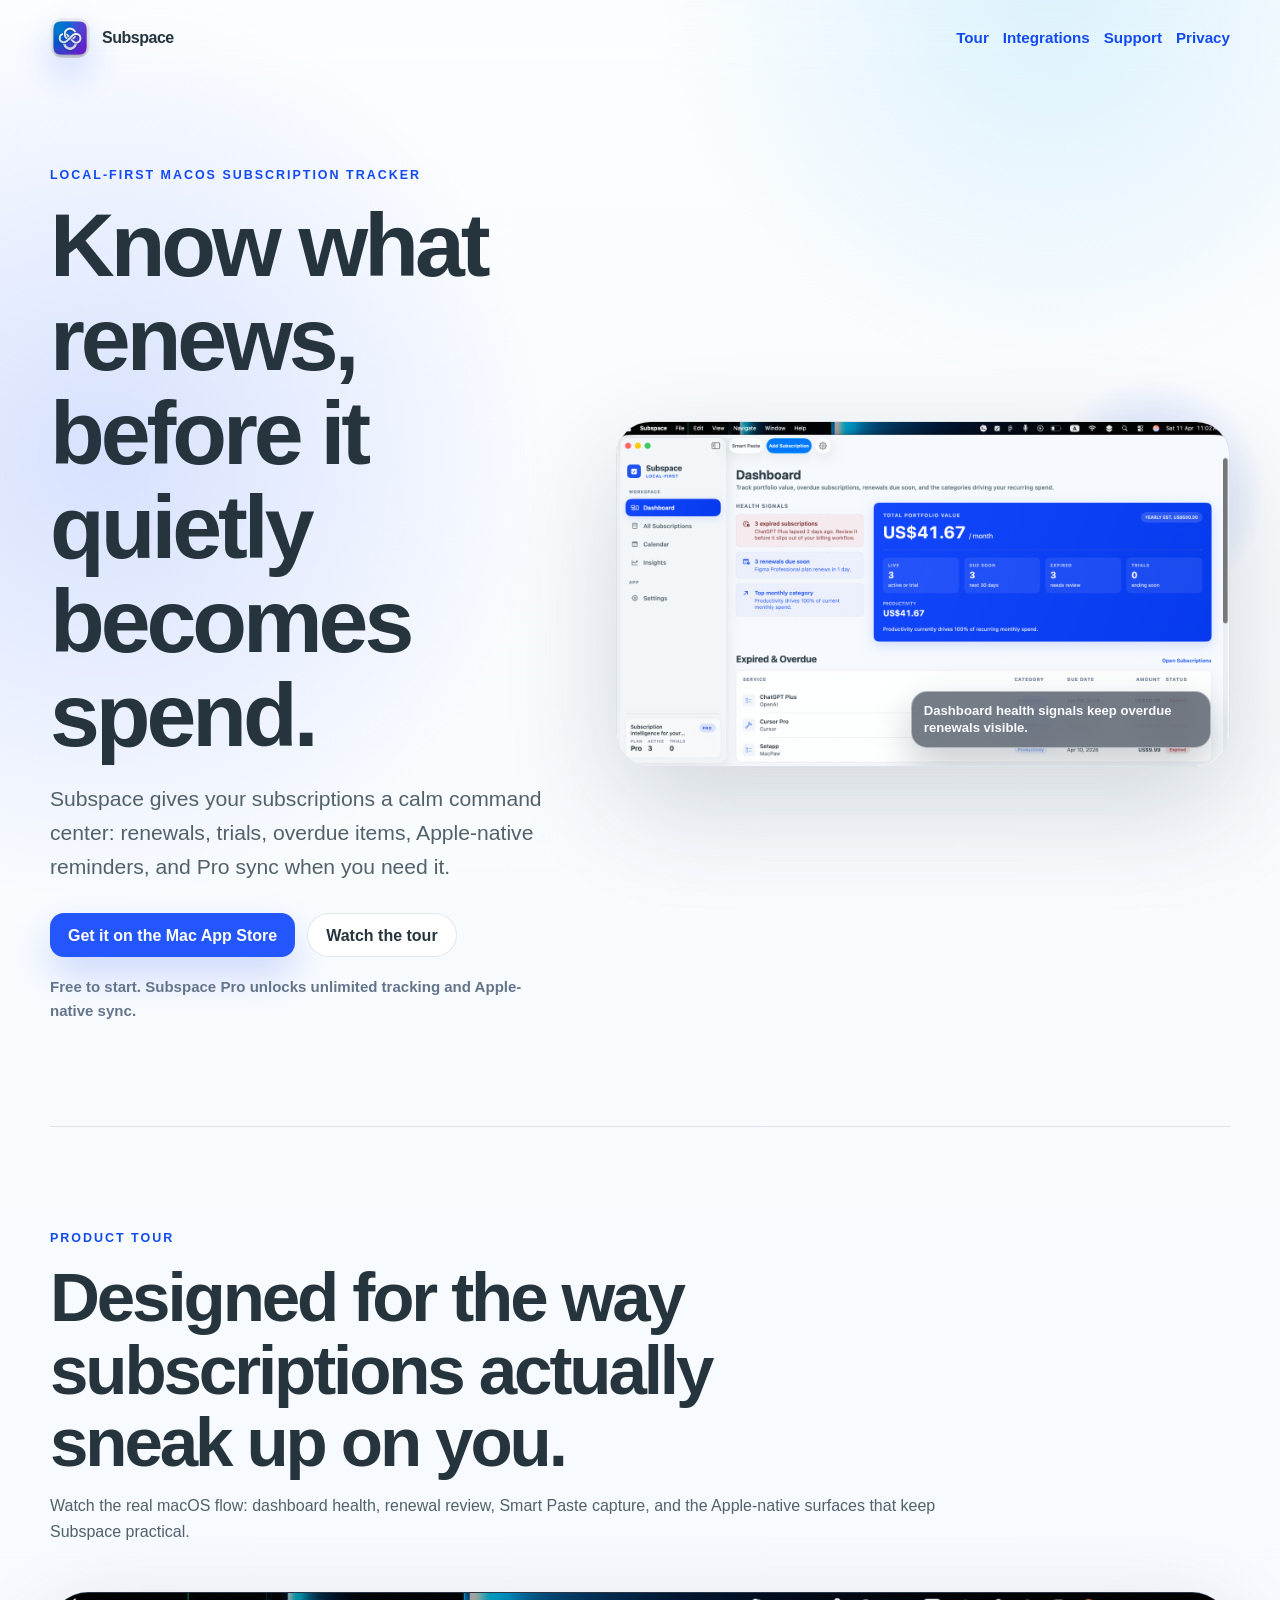
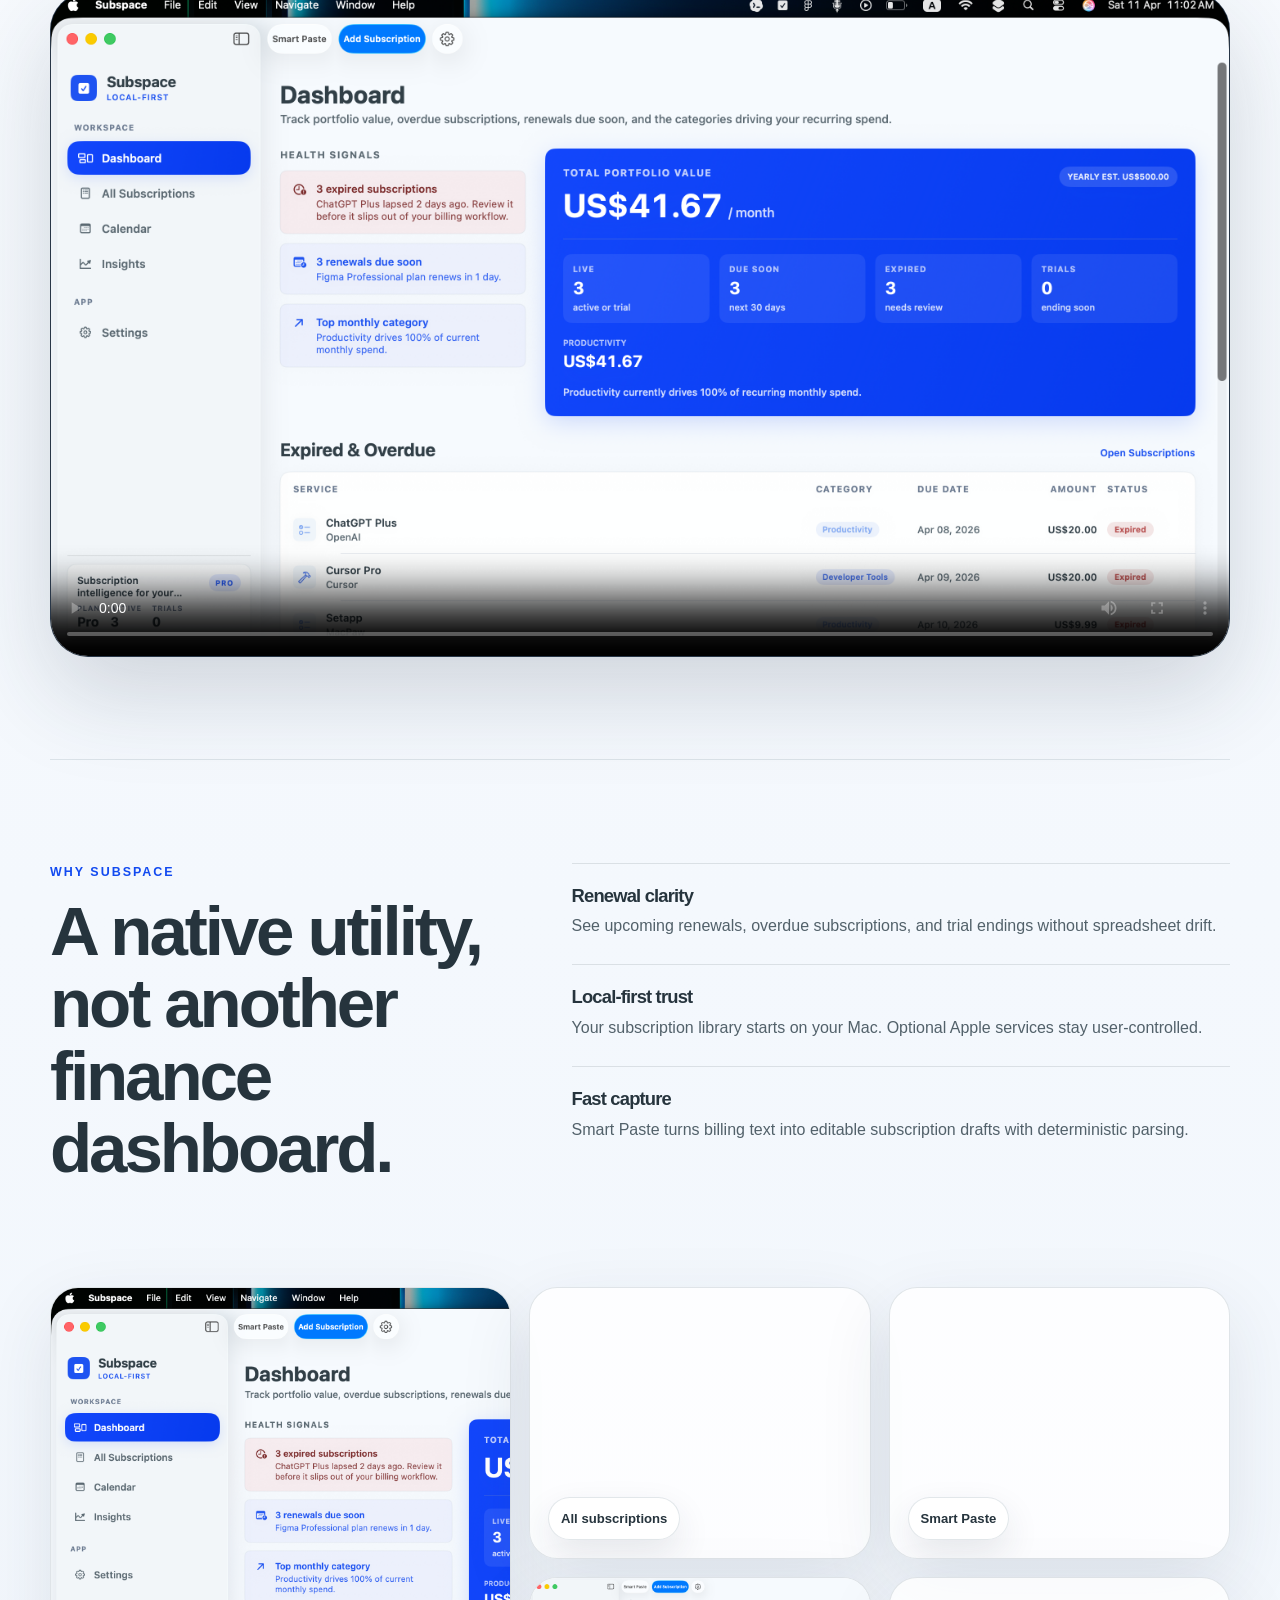
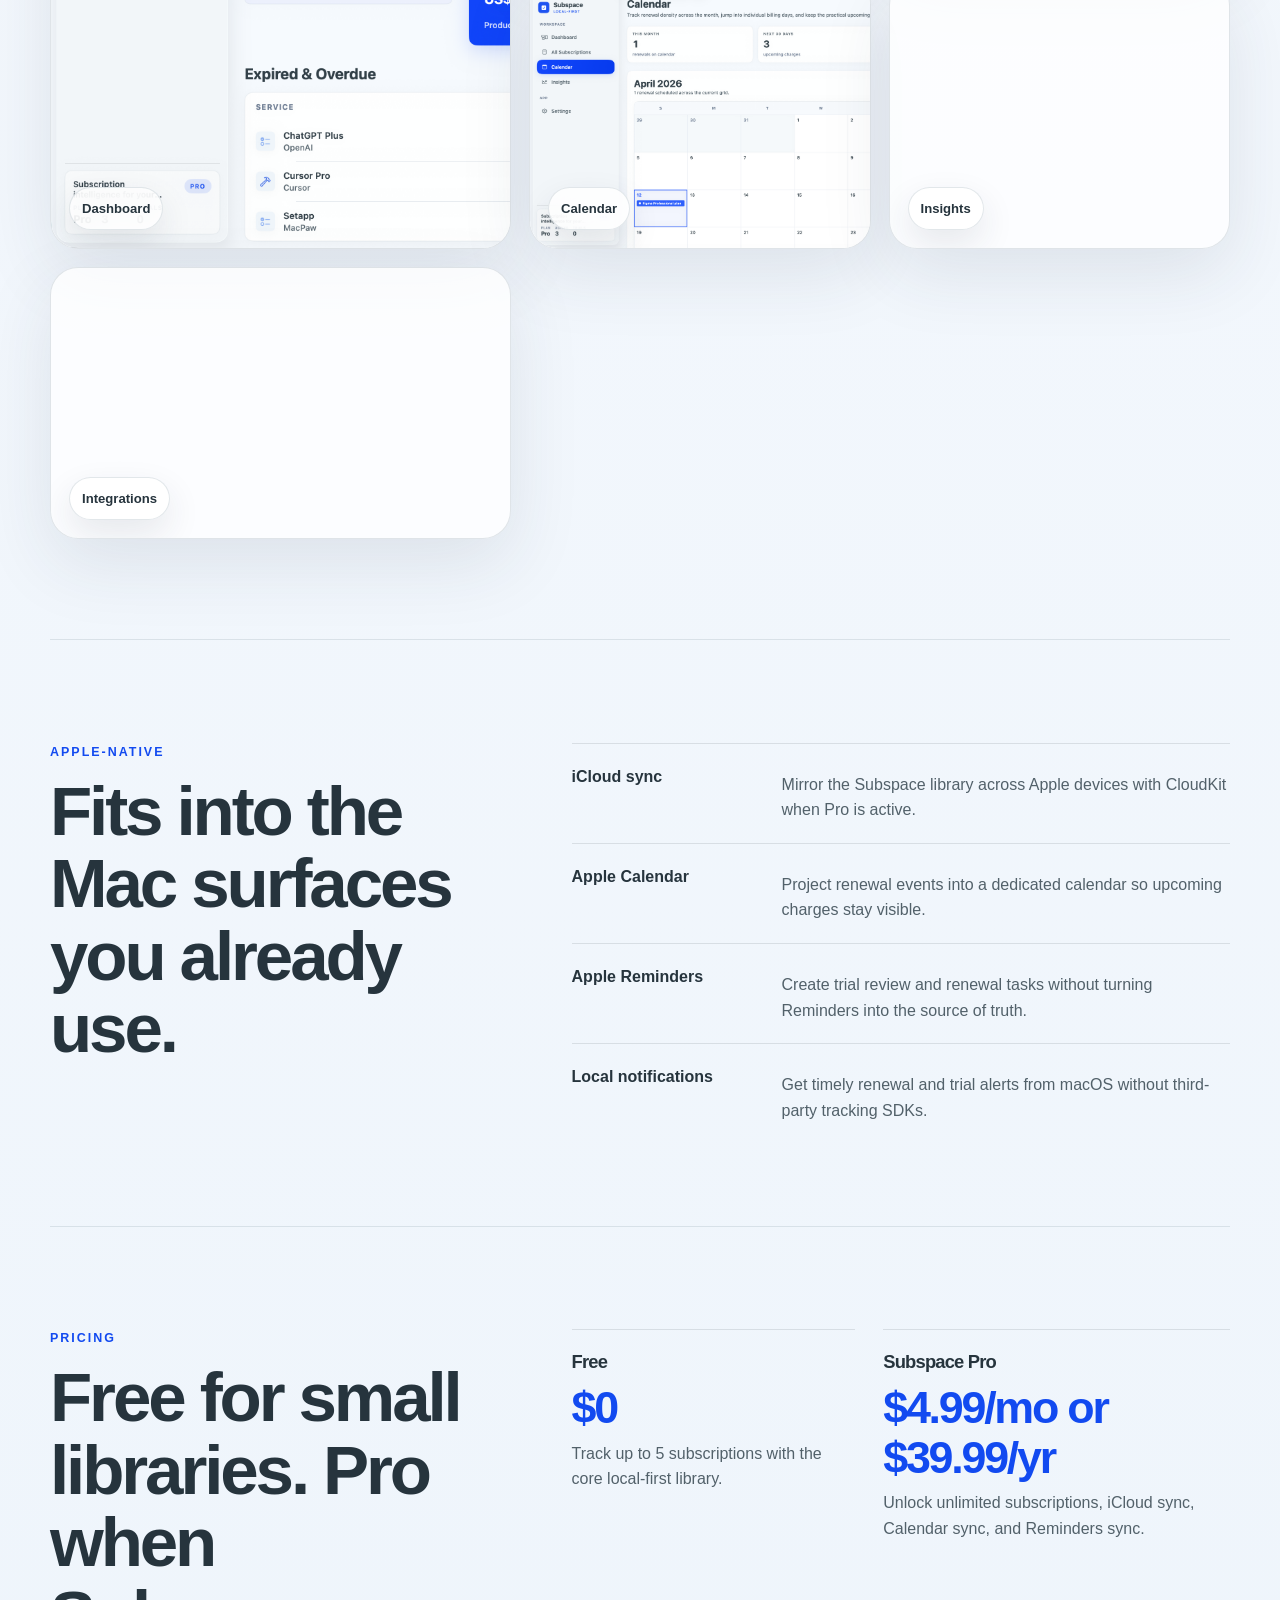
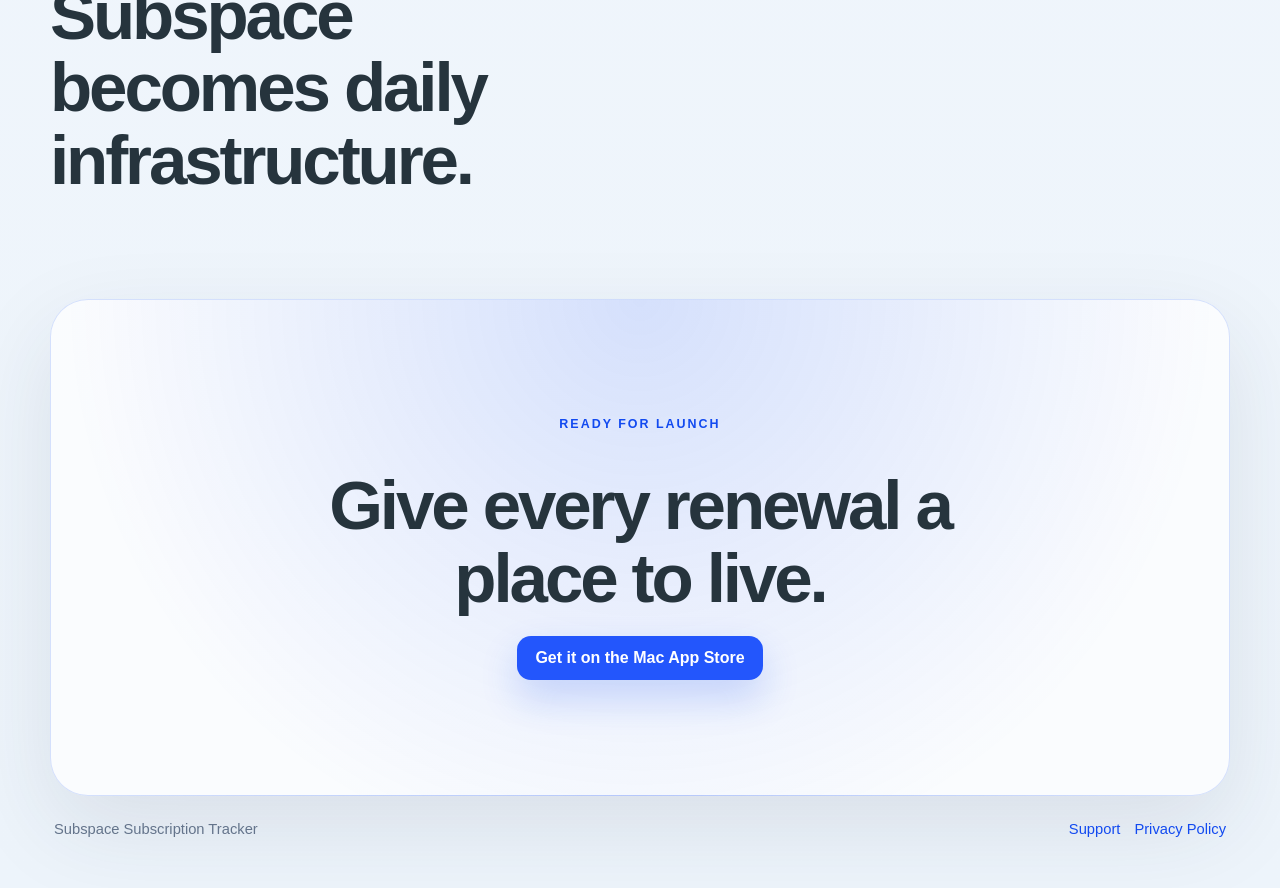
==== commit a25a4c30: "Add official Subspace website logo" ====
--- a/index.html
+++ b/index.html
@@ -8,12 +8,16 @@
       name="description"
       content="Subspace is a local-first macOS app for tracking subscriptions, renewals, trials, and Apple-native reminders."
     >
+    <link rel="icon" type="image/png" href="./assets/logo.png">
+    <link rel="apple-touch-icon" href="./assets/logo.png">
     <link rel="stylesheet" href="./assets/styles.css">
   </head>
   <body class="landing-page">
     <header class="landing-nav" aria-label="Primary">
       <a class="brand" href="./" aria-label="Subspace home">
-        <span class="brand-mark">S</span>
+        <span class="brand-mark" aria-hidden="true">
+          <img src="./assets/logo.png" alt="" width="40" height="40" decoding="async">
+        </span>
         <span>Subspace</span>
       </a>
       <nav class="nav-links" aria-label="Site">
--- a/assets/styles.css
+++ b/assets/styles.css
@@ -69,16 +69,22 @@
 }
 
 .brand-mark {
-  display: grid;
-  width: 34px;
-  height: 34px;
-  place-items: center;
-  border-radius: 10px;
-  color: white;
-  font-size: 16px;
-  font-weight: 800;
-  background: linear-gradient(135deg, #0d98d9 0%, var(--blue-strong) 48%, #7b2ef0 100%);
+  display: inline-flex;
+  width: 40px;
+  height: 40px;
+  align-items: center;
+  justify-content: center;
+  overflow: hidden;
+  border-radius: 12px;
+  background: rgba(255, 255, 255, 0.72);
   box-shadow: 0 16px 34px rgba(18, 74, 240, 0.18);
+}
+
+.brand-mark img {
+  display: block;
+  width: 100%;
+  height: 100%;
+  object-fit: cover;
 }
 
 .nav-links {
@@ -445,21 +451,25 @@
 
 .media-section {
   align-items: center;
+  grid-template-columns: 1fr;
+  gap: clamp(26px, 4vw, 48px);
+}
+
+.media-section > div:first-child {
+  max-width: 900px;
 }
 
 .video-slot {
   overflow: hidden;
-  min-height: 360px;
   border: 1px solid rgba(128, 148, 160, 0.26);
-  border-radius: 32px;
+  border-radius: clamp(24px, 3vw, 38px);
   background: #091628;
-  box-shadow: 0 32px 82px rgba(36, 52, 65, 0.16);
+  box-shadow: 0 36px 94px rgba(36, 52, 65, 0.18);
 }
 
 .tour-video {
   display: block;
   width: 100%;
-  min-height: 360px;
   aspect-ratio: 16 / 9;
   object-fit: cover;
   background: #091628;
